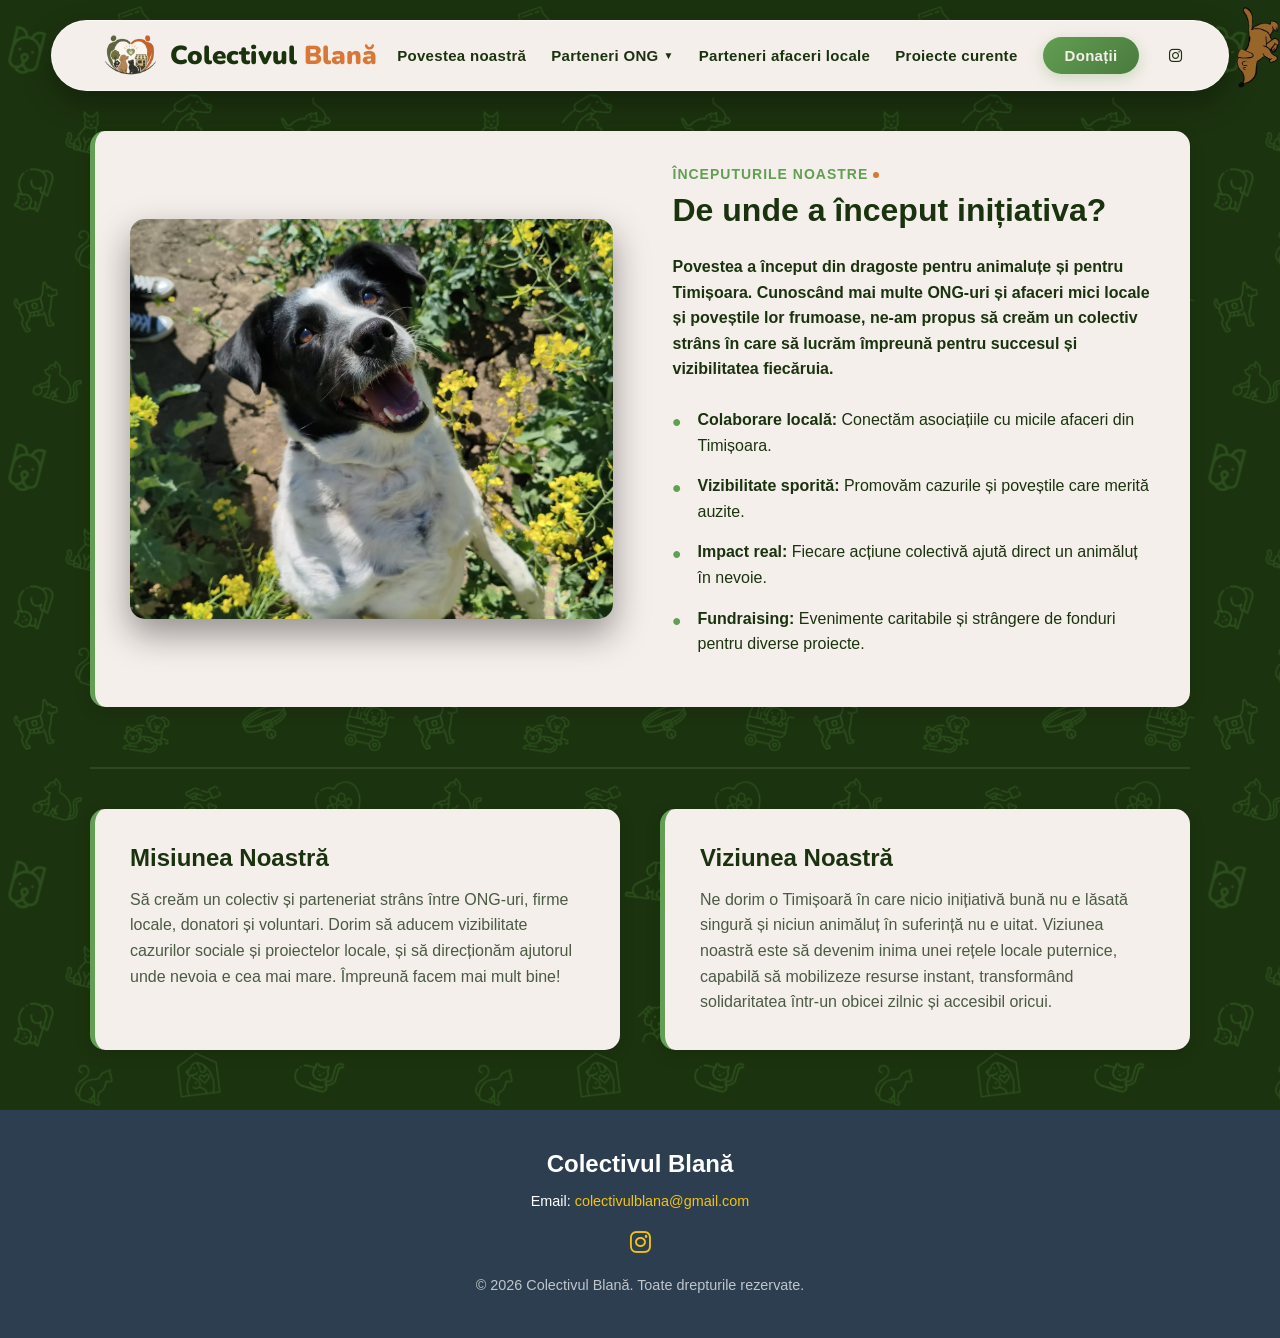
==== index.html @ 23104e71 "Hamburger" ====
<!DOCTYPE html>
<html lang="ro">
<head>
    <meta charset="UTF-8">
    <meta name="viewport" content="width=device-width, initial-scale=1.0">
    <title>Colectivul Blană - ONG</title>
    <link rel="icon" type="image/png" href="Imagini/logocolectiv.png">
    <link rel="stylesheet" href="https://cdnjs.cloudflare.com/ajax/libs/font-awesome/6.5.1/css/all.min.css">
    <link href="https://fonts.googleapis.com/css2?family=Fredoka:wght@600;700&display=swap" rel="stylesheet">
    <link rel="stylesheet" href="style.css">
    <style>
        body {
            background-color: #213a14;
            background-image: url(Doodles/Background.png);
            background-repeat: repeat;
            background-size: 400px;
        }
    </style>
    <meta property="og:image" content="https://colectivulblana.ro/Imagini/urlthumbnail.png">
<meta property="og:image:width" content="1200">
<meta property="og:image:height" content="630">
<meta property="og:title" content="Colectivul Blană - ONG">
<meta property="og:description" content="Conectăm asociațiile de protecție a animalelor cu afacerile locale din Timișoara.">
<meta property="og:url" content="https://colectivulblana.ro">
<meta property="og:type" content="website">
</head>
<body>

<div id="content-wrap">

    <!-- Animația dachshund -->
    <div id="dachshund-scroll-wrapper">
        <img src="Imagini/dachshund_rear.png" id="dachshund-rear" alt="Rear">
        <div id="dachshund-body">
            <img src="Imagini/dachshund_head.png" id="dachshund-head" alt="Head">
        </div>
    </div>

    <!-- Navbar -->
    <header class="navbar">
    <img src="Imagini/logocolectiv.png" alt="Logo Colectiv" class="logo-img">
    <span class="logo-text">Colectivul <span class="accent">Blană</span></span>

    <button class="hamburger" id="hamburger" aria-label="Meniu">
        <span></span>
        <span></span>
        <span></span>
    </button>

    <ul class="nav-links">
        <li><a href="index.html#povestea-noastra">Povestea noastră</a></li>
        <li class="dropdown">
            <a href="parteneri-ong.html" class="dropdown-toggle">Parteneri ONG <span class="arrow">▼</span></a>
            <ul class="dropdown-menu">
                <li><a href="parteneri-ong.html">Listă Parteneri ONG</a></li>
                <li><a href="adoptii.html">Adopții</a></li>
            </ul>
        </li>
        <li><a href="parteneri-afaceri.html">Parteneri afaceri locale</a></li>
        <li><a href="proiecte.html">Proiecte curente</a></li>
        <li><a href="donatii.html" class="btn-donatie">Donații</a></li>
        <li>
            <a href="https://www.instagram.com/colectivulblana/" target="_blank" class="btn-instagram" rel="noopener noreferrer">
                <i class="fab fa-instagram"></i>
            </a>
        </li>
    </ul>
</header>

    <!-- Conținut principal -->
    <main>
        <section id="povestea-noastra" class="about-section">
            <div class="about-container mv-box">
                <div class="about-slideshow">
                    <div class="slides">
                        <img class="slide active" src="Animale/poza1.jpeg" alt="Cățel Colectivul Blană">
                        <img class="slide" src="Animale/poza2.jpeg" alt="Cățel Colectivul Blană">
                        <img class="slide" src="Animale/poza3.jpeg" alt="Cățel Colectivul Blană">
                        <img class="slide" src="Animale/poza4.jpeg" alt="Cățel Colectivul Blană">
                        <img class="slide" src="Animale/poza5.jpeg" alt="Cățel Colectivul Blană">
                    </div>
                </div>
                <div class="about-bullets">
                    <span class="subtitle">Începuturile noastre</span>
                    <h2>De unde a început inițiativa?</h2>
                    <p class="story-intro-text">
                        Povestea a început din dragoste pentru animaluțe și pentru Timișoara.
                        Cunoscând mai multe ONG-uri și afaceri mici locale și poveștile lor frumoase,
                        ne-am propus să creăm un colectiv strâns în care să lucrăm împreună pentru
                        succesul și vizibilitatea fiecăruia.
                    </p>
                    <ul class="story-bullets">
                        <li><strong>Colaborare locală:</strong> Conectăm asociațiile cu micile afaceri din Timișoara.</li>
                        <li><strong>Vizibilitate sporită:</strong> Promovăm cazurile și poveștile care merită auzite.</li>
                        <li><strong>Impact real:</strong> Fiecare acțiune colectivă ajută direct un animăluț în nevoie.</li>
                        <li><strong>Fundraising:</strong> Evenimente caritabile și strângere de fonduri pentru diverse proiecte.</li>
                    </ul>
                </div>
            </div>
            <div class="mission-vision-container">
                <div class="mv-box mission">
                    <h3>Misiunea Noastră</h3>
                    <p>Să creăm un colectiv și parteneriat strâns între ONG-uri, firme locale, donatori și voluntari.
                    Dorim să aducem vizibilitate cazurilor sociale și proiectelor locale, și să direcționăm ajutorul
                    unde nevoia e cea mai mare. Împreună facem mai mult bine!</p>
                </div>
                <div class="mv-box vision">
                    <h3>Viziunea Noastră</h3>
                    <p>Ne dorim o Timișoară în care nicio inițiativă bună nu e lăsată singură și niciun animăluț în suferință nu e uitat.
                    Viziunea noastră este să devenim inima unei rețele locale puternice, capabilă să mobilizeze resurse instant,
                    transformând solidaritatea într-un obicei zilnic și accesibil oricui.</p>
                </div>
            </div>
        </section>
    </main>

</div><!-- /content-wrap -->

<footer>
    <div class="footer-content">
        <h3>Colectivul Blană</h3>
        <p>Email: <a href="mailto:colectivulblana@gmail.com">colectivulblana@gmail.com</a></p>
        <div class="footer-social">
            <a href="https://www.instagram.com/colectivulblana/" target="_blank" rel="noopener noreferrer" class="social-link insta-icon">
                <i class="fab fa-instagram"></i>
            </a>
        </div>
        <p class="copyright">&copy; 2026 Colectivul Blană. Toate drepturile rezervate.</p>
    </div>
</footer>

<script>
window.addEventListener('scroll', function() {
    let winScroll = document.body.scrollTop || document.documentElement.scrollTop;
    let height = document.documentElement.scrollHeight - document.documentElement.clientHeight;
    let scrolled = height > 0 ? (winScroll / height) * 100 : 0;
    document.getElementById("dachshund-body").style.height = scrolled + "%";
});

let currentSlide = 0;
const slides = document.querySelectorAll('.slide');
function nextSlide() {
    slides[currentSlide].classList.remove('active');
    currentSlide = (currentSlide + 1) % slides.length;
    slides[currentSlide].classList.add('active');
}
setInterval(nextSlide, 3000);
</script>
<script>
const hamburger = document.getElementById('hamburger');
const navLinks = document.querySelector('.nav-links');

hamburger.addEventListener('click', () => {
    hamburger.classList.toggle('open');
    navLinks.classList.toggle('open');
});
</script>
</body>
</html>
---- style.css ----
/* ============================================================
   IMPORTS
   ============================================================ */
@import url('https://fonts.googleapis.com/css2?family=Nunito:wght@800;900&display=swap');
@import url('https://fonts.googleapis.com/css2?family=Quicksand:wght@400;700&display=swap');


/* ============================================================
   RESET & BAZĂ
   ============================================================ */
* {
    margin: 0;
    padding: 0;
    box-sizing: border-box;
    font-family: 'Segoe UI', Tahoma, Geneva, Verdana, sans-serif;
}

html {
    scroll-padding-top: 100px;
}

body {
    display: flex;
    flex-direction: column;
    min-height: 100vh;
    overflow-x: hidden;
    background-color: #213a14;
    background-image: url(Doodles/Background.png);
    background-repeat: repeat;
    background-size: 400px;
}

#content-wrap {
    flex: 1;
}


/* ============================================================
   NAVBAR
   ============================================================ */
.navbar {
    display: flex;
    justify-content: space-between;
    align-items: center;
    width: 92%;
    max-width: 1250px;
    margin: 20px auto 0 auto;
    padding: 12px 40px;
    border-radius: 50px;
    background-color: #F5EFEB;
    border: 1px solid rgba(255, 255, 255, 0.5);
    box-shadow: 0 12px 30px rgba(0, 0, 0, 0.3);
    position: sticky;
    top: 20px;
    z-index: 1050;
}

.logo-img {
    height: 45px;
    width: auto;
    object-fit: contain;
    transition: transform 0.3s ease;
}

span.logo-text {
    font-family: 'Nunito', sans-serif;
    font-size: 26px;
    font-weight: 900;
    color: #1A330E;
    letter-spacing: 0.1px;
    display: inline-block;
    vertical-align: middle;
}

span.logo-text .accent {
    font-family: 'Nunito', sans-serif;
    color: #D97736;
    font-weight: 900;
}

.nav-links {
    list-style: none;
    display: flex;
    flex-direction: row;
    align-items: center;
    justify-content: flex-end;
    gap: 25px;
    flex-grow: 1;
}

.nav-links a {
    white-space: nowrap;
    display: inline-flex;
    align-items: center;
    text-decoration: none;
    color: #1A330E;
    font-weight: 600;
    font-size: 15px;
    letter-spacing: 0.3px;
    transition: color 0.3s ease;
}

.nav-links a:hover {
    color: #629E53;
}

.btn-donatie {
    background: linear-gradient(135deg, #629E53 0%, #4A7A3E 100%);
    color: #F5EFEB !important;
    padding: 10px 22px;
    border-radius: 25px;
    border: none;
    box-shadow: 0 4px 15px rgba(98, 158, 83, 0.3);
    transition: all 0.3s cubic-bezier(0.175, 0.885, 0.32, 1.275);
    font-weight: 700;
}

.btn-donatie:hover {
    transform: translateY(-2px) scale(1.03);
    box-shadow: 0 6px 25px rgba(98, 158, 83, 0.5);
    background: linear-gradient(135deg, #1A330E 0%, #629E53 100%);
}

.btn-instagram {
    font-size: 22px;
    color: #1A330E;
    display: flex;
    align-items: center;
    transition: color 0.3s ease, transform 0.3s ease;
    padding: 5px;
}

.btn-instagram:hover {
    color: #629E53;
    transform: scale(1.15);
}


/* ============================================================
   DROPDOWN
   ============================================================ */
.dropdown,
li.dropdown {
    position: relative;
}

.dropdown-menu {
    position: absolute;
    top: 100%;
    left: 0;
    background-color: #F5EFEB;
    min-width: 220px;
    list-style: none;
    padding: 10px 0;
    border-radius: 12px;
    box-shadow: 0 8px 25px rgba(0, 0, 0, 0.15);
    margin-top: 10px;
    opacity: 0;
    visibility: hidden;
    transform: translateY(-10px);
    transition: opacity 0.3s ease, transform 0.3s ease, visibility 0.3s;
}

.dropdown:hover .dropdown-menu {
    opacity: 1;
    visibility: visible;
    transform: translateY(0);
}

.dropdown-menu li a {
    display: block;
    padding: 10px 20px;
    color: #1A330E;
    font-weight: 500;
    font-size: 15px;
    text-decoration: none;
    background: transparent;
}

.dropdown-menu li a:hover {
    background-color: #EFEAE4;
    color: #629E53;
}

.dropdown-toggle .arrow {
    font-size: 10px;
    margin-left: 5px;
    display: inline-block;
    color: #1A330E;
    transition: transform 0.4s ease;
}

.dropdown:hover .dropdown-toggle .arrow {
    transform: rotate(180deg);
}


/* ============================================================
   SECȚIUNEA DESPRE NOI (index)
   ============================================================ */
.about-section {
    padding: 40px 50px 60px 50px;
    max-width: 1200px;
    margin: 0 auto;
}

.about-container {
    display: grid;
    grid-template-columns: 1fr 1fr;
    gap: 60px;
    align-items: center;
    margin-bottom: 60px;
}

.about-slideshow {
    position: relative;
    width: 100%;
    height: 400px;
    border-radius: 15px;
    overflow: hidden;
    box-shadow: 0 15px 35px rgba(0, 0, 0, 0.4);
}

.slides {
    width: 100%;
    height: 100%;
    position: relative;
}

.slide {
    position: absolute;
    width: 100%;
    height: 100%;
    object-fit: cover;
    opacity: 0;
    transition: opacity 1s ease-in-out;
}

.slide.active {
    opacity: 1;
}

.about-bullets .subtitle {
    color: #629E53 !important;
    text-transform: uppercase;
    font-size: 14px;
    font-weight: 700;
    letter-spacing: 1px;
    display: block;
    margin-bottom: 10px;
}

.about-bullets h2,
.about-section h2 {
    font-size: 32px;
    color: #F5EFEB;
    margin-bottom: 25px;
}

.story-intro-text {
    font-size: 17px;
    line-height: 1.6;
    color: #629E53;
    font-weight: 600;
    margin-bottom: 25px;
}

.story-bullets {
    list-style: none;
}

.story-bullets li {
    font-size: 16px;
    line-height: 1.6;
    color: #EFEAE4;
    margin-bottom: 15px;
    position: relative;
    padding-left: 25px;
}

.story-bullets li::before {
    content: "•";
    color: #629E53;
    font-weight: bold;
    font-size: 24px;
    position: absolute;
    left: 0;
    top: -4px;
}

.mission-vision-container {
    display: grid;
    grid-template-columns: 1fr 1fr;
    gap: 40px;
    margin-top: 40px;
    border-top: 2px solid rgba(239, 234, 228, 0.1);
    padding-top: 40px;
}

.mv-box {
    background-color: #F5EFEB;
    padding: 35px;
    border-radius: 15px;
    border-left: 5px solid #629E53;
    transition: transform 0.3s ease, box-shadow 0.3s ease;
    box-shadow: 0 4px 15px rgba(0, 0, 0, 0.15);
}

.mv-box:hover {
    transform: translateY(-3px);
    box-shadow: 0 8px 25px rgba(0, 0, 0, 0.25);
}

.mv-box h3 {
    font-size: 24px;
    color: #1A330E;
    margin-bottom: 15px;
}

.mv-box p {
    font-size: 16px;
    line-height: 1.6;
    color: #4A5A43;
}

/* Override pentru secțiunea povestea-noastra de pe index */
#povestea-noastra h2,
#povestea-noastra .story-bullets li,
#povestea-noastra .story-intro-text {
    color: #1A330E !important;
}

#povestea-noastra .subtitle {
    color: #629E53 !important;
}


/* ============================================================
   PARTENERI
   ============================================================ */
.partners-section {
    padding: 80px 50px;
    max-width: 1200px;
    margin: 0 auto;
}

.section-title {
    text-align: center;
    margin-bottom: 50px;
}

.subtitle {
    position: relative;
    display: inline-block;
    color: #629E53;
    font-weight: bold;
    text-transform: uppercase;
    letter-spacing: 1px;
    margin-bottom: 10px;
}

.subtitle::after {
    content: '';
    display: inline-block;
    width: 6px;
    height: 6px;
    background-color: #D97736;
    border-radius: 50%;
    margin-left: 5px;
    vertical-align: middle;
}

.section-title h2,
.partners-section h2 {
    font-size: 32px;
    color: #F5EFEB;
    margin-bottom: 15px;
}

.section-title p,
.partners-section > div > p {
    color: #EFEAE4;
    font-size: 16px;
}

.partners-list-container {
    display: flex;
    flex-direction: column;
    gap: 30px;
    max-width: 800px;
    margin: 0 auto;
}

.partner-card {
    display: flex;
    background-color: #F5EFEB;
    border-radius: 16px;
    padding: 35px;
    gap: 40px;
    align-items: center;
    box-shadow: 0 10px 30px rgba(0, 0, 0, 0.25);
    width: 100%;
    border-left: 4px solid transparent;
    transition: transform 0.4s cubic-bezier(0.165, 0.84, 0.44, 1),
                box-shadow 0.4s cubic-bezier(0.165, 0.84, 0.44, 1),
                border-color 0.4s ease;
}

.partner-card:hover {
    transform: translateY(-5px);
    border-left-color: #629E53;
    box-shadow: 0 15px 35px rgba(0, 0, 0, 0.35);
    background-color: #ffffff;
}

.partner-logo {
    flex-shrink: 0;
}

.partner-logo img {
    width: 160px;
    height: auto;
    object-fit: contain;
    border-radius: 8px;
    border: 2px solid #2D4A22;
    transition: border-color 0.3s ease;
}

.partner-card:hover .partner-logo img {
    border-color: #629E53;
}

.partner-info h3 {
    font-size: 22px;
    color: #1A330E;
    margin-bottom: 10px;
}

.partner-description,
.partner-card p,
.partner-info .partner-description {
    font-size: 15px;
    line-height: 1.6;
    color: #4A5A43;
    margin-bottom: 20px;
}

.partner-meta {
    display: flex;
    justify-content: space-between;
    align-items: center;
    border-top: 1px solid #EFEAE4;
    padding-top: 15px;
    flex-wrap: wrap;
    gap: 15px;
}

.partner-contact-details p,
.partner-contact-details span,
.partner-address {
    font-size: 14px;
    color: #2D4A22;
    font-weight: 600;
}

.partner-contact-details p i,
.partner-address i {
    margin-right: 6px;
    color: #629E53;
}

.partner-socials a,
.partner-socials a i {
    color: #2D4A22;
    font-size: 18px;
    transition: color 0.2s ease, transform 0.2s ease;
    text-decoration: none;
}

.partner-socials a:hover,
.partner-socials a:hover i {
    color: #629E53;
    transform: scale(1.2);
}


/* ============================================================
   CARDURI ADOPȚII
   ============================================================ */
.container-carduri {
    display: grid;
    grid-template-columns: repeat(4, 1fr);
    gap: 20px;
    padding: 40px 20px;
    max-width: 1250px;
    margin: 0 auto;
}

.card {
    background-color: #fcf8f0;
    border-radius: 25px;
    overflow: hidden;
    box-shadow: 0 10px 20px rgba(0, 0, 0, 0.1);
    display: flex;
    flex-direction: column;
    font-family: 'Quicksand', sans-serif;
    transition: transform 0.3s ease;
}

.card:hover {
    transform: translateY(-5px);
}

.card-image-wrapper {
    background-color: #ffffff;
    padding: 8px;
    width: 100%;
    height: 250px;
    display: flex;
    align-items: center;
    justify-content: center;
    overflow: hidden;
}

.card-image-wrapper img {
    width: 100%;
    height: 100%;
    object-fit: cover;
    border-radius: 15px;
    display: block;
}

.card-content {
    padding: 20px;
    text-align: center;
}

.card-content h2 {
    font-size: 24px;
    color: #1A330E;
    margin-bottom: 5px;
}

.status {
    font-size: 0.85rem;
    color: #D97736;
    font-weight: 700;
    margin-bottom: 10px;
    display: block;
}

.tags {
    display: flex;
    gap: 8px;
    margin-bottom: 15px;
    justify-content: center;
    flex-wrap: wrap;
}

.tags span {
    background: #e0d8c3;
    padding: 4px 10px;
    border-radius: 8px;
    font-size: 0.8rem;
    color: #1A330E;
}

.bio {
    background-color: #004d40;
    color: white;
    padding: 15px;
    border-radius: 15px;
    font-size: 0.9rem;
    line-height: 1.4;
    margin-bottom: 15px;
}

.health-check {
    font-size: 0.8rem;
    color: #27ae60;
    font-weight: bold;
}

.health-check i {
    color: #27ae60;
    margin-right: 6px;
    font-size: 0.9rem;
}

.footer-info {
    margin-top: 15px;
    display: flex;
    justify-content: center;
    align-items: center;
    gap: 15px;
}

.org-logo {
    height: 40px;
    width: auto;
    cursor: pointer;
}

.contact-icon {
    font-size: 24px;
    color: #1A330E;
    cursor: pointer;
    transition: color 0.2s ease, transform 0.2s ease;
}

.contact-icon:hover {
    color: #629E53;
    transform: scale(1.1);
}


/* ============================================================
   ICONIȚE SOCIALE
   ============================================================ */
.social-link {
    font-size: 1.2rem;
    margin-left: 10px;
    transition: color 0.3s, opacity 0.3s;
    text-decoration: none;
}

.social-link:hover {
    opacity: 0.8;
}

.fb-icon { color: #1877f2; }
.web-icon { color: #333; }

.insta-icon {
    font-size: 24px;
    color: #E1306C;
    cursor: pointer;
    transition: transform 0.2s;
    text-decoration: none;
}

.insta-icon:hover {
    transform: scale(1.1);
}


/* ============================================================
   MODAL
   ============================================================ */
.modal {
    display: none;
    position: fixed;
    z-index: 2000;
    left: 0;
    top: 0;
    width: 100%;
    height: 100%;
    background-color: rgba(0, 0, 0, 0.6);
}

.modal-content {
    background-color: #fcf8f0;
    margin: 15% auto;
    padding: 30px;
    border: 1px solid #888;
    width: 90%;
    max-width: 400px;
    border-radius: 25px;
    text-align: center;
    position: relative;
    box-shadow: 0 10px 30px rgba(0, 0, 0, 0.3);
}

.close-modal {
    position: absolute;
    top: 15px;
    right: 20px;
    font-size: 28px;
    font-weight: bold;
    cursor: pointer;
    color: #1A330E;
}

.modal-content h2 {
    color: #1A330E;
    margin-bottom: 20px;
}

.modal-content p {
    color: #4A5A43;
    margin: 10px 0;
}


/* ============================================================
   DACHSHUND SCROLL
   ============================================================ */
#dachshund-scroll-wrapper {
    position: fixed;
    right: 0;
    top: 0;
    width: 45px;
    height: 100vh;
    z-index: 9999;
    pointer-events: none;
    display: flex;
    flex-direction: column;
    align-items: center;
}

#dachshund-rear {
    width: 55px;
    height: 55px;
    transform: rotate(90deg);
    flex-shrink: 0;
    margin-right: 3px;
}

#dachshund-body {
    width: 17px;
    background-color: #986629;
    height: 0%;
    position: relative;
    transition: height 0.1s ease-out;
    border-left: 1px solid #0b0808;
    border-right: 1px solid #0b0808;
}

#dachshund-head {
    width: 56px;
    height: 61px;
    position: absolute;
    bottom: -40px;
    left: -21px;
    transform: rotate(90deg);
}


/* ============================================================
   FOOTER
   ============================================================ */
footer {
    width: 100%;
    background-color: #2c3e50;
    color: #ffffff;
    padding: 40px 20px;
    text-align: center;
}

.footer-content h3 {
    margin-bottom: 15px;
    font-size: 1.5rem;
}

.footer-content p {
    margin: 5px 0;
    font-size: 0.9rem;
}

.footer-content a {
    color: #f1c40f;
    text-decoration: none;
}

.footer-social {
    margin: 20px 0;
    font-size: 1.5rem;
}

.footer-social .social-link {
    margin: 0 10px;
}

.copyright {
    margin-top: 20px;
    font-size: 0.8rem;
    opacity: 0.7;
}


/* ============================================================
   RESPONSIVE
   ============================================================ */
@media (max-width: 768px) {

    /* Ascunde dachshund pe mobil */
    #dachshund-scroll-wrapper {
        display: none;
    }

    /* Navbar */
    .navbar {
        width: 100%;
        margin: 0;
        border-radius: 0;
        top: 0;
        padding: 15px 20px;
        position: relative;
        flex-wrap: wrap;
    }

    /* Ascunde link-urile implicit */
    .nav-links {
        display: none;
        flex-direction: column;
        align-items: flex-start;
        width: 100%;
        gap: 10px;
        padding: 15px 0 5px 0;
    }

    /* Când e deschis */
    .nav-links.open {
        display: flex;
    }

    .nav-links a {
        font-size: 16px;
        padding: 5px 0;
    }

    /* Butonul hamburger */
    .hamburger {
        display: flex;
        flex-direction: column;
        gap: 5px;
        cursor: pointer;
        padding: 5px;
    }

    .hamburger span {
        display: block;
        width: 25px;
        height: 3px;
        background-color: #1A330E;
        border-radius: 3px;
        transition: all 0.3s ease;
    }

    /* Animație X când e deschis */
    .hamburger.open span:nth-child(1) {
        transform: translateY(8px) rotate(45deg);
    }
    .hamburger.open span:nth-child(2) {
        opacity: 0;
    }
    .hamburger.open span:nth-child(3) {
        transform: translateY(-8px) rotate(-45deg);
    }

    /* Dropdown pe mobil */
    .dropdown-menu {
        position: static;
        opacity: 1;
        visibility: visible;
        transform: none;
        box-shadow: none;
        background-color: #EFEAE4;
        border-radius: 8px;
        padding: 5px 10px;
        margin-top: 5px;
    }

    .about-container,
    .mission-vision-container {
        grid-template-columns: 1fr;
        gap: 30px;
    }

    .about-section {
        padding: 40px 20px;
    }

    .about-slideshow {
        height: 280px;
    }

    .partner-card {
        flex-direction: column;
        text-align: center;
        gap: 20px;
    }

    .partner-meta {
        flex-direction: column;
        align-items: center;
    }
}
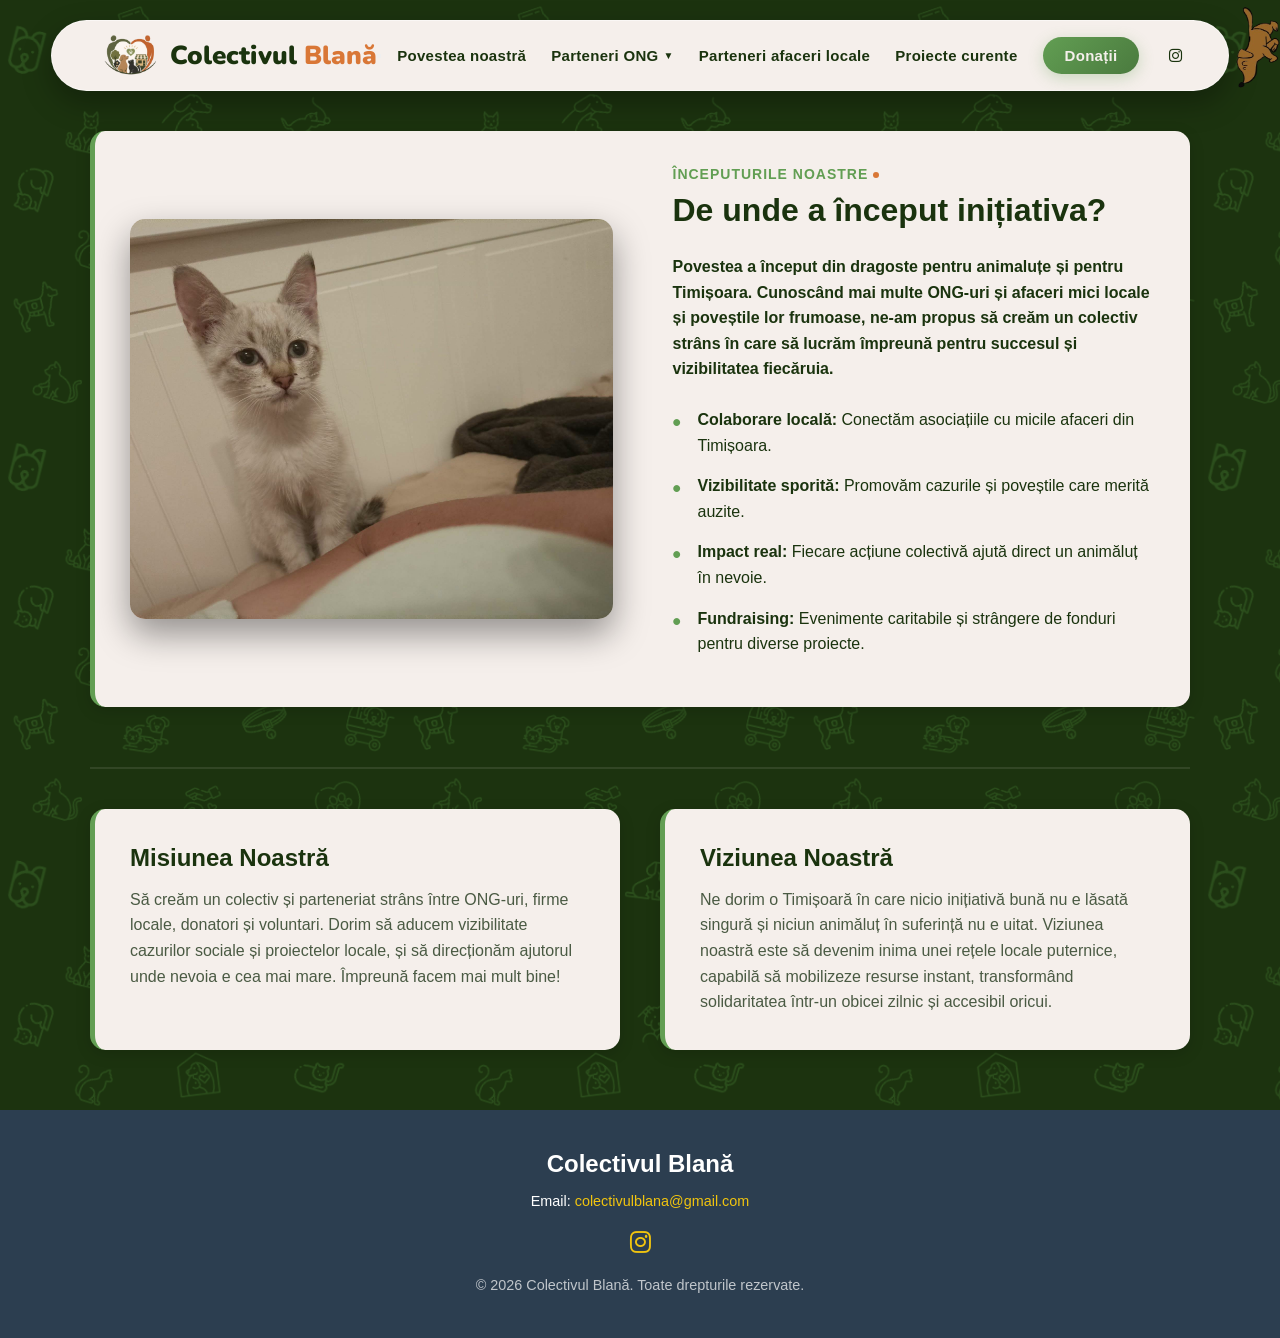
==== commit 70cb820a: "Mobile Fixes" ====
--- a/index.html
+++ b/index.html
@@ -8,14 +8,7 @@
     <link rel="stylesheet" href="https://cdnjs.cloudflare.com/ajax/libs/font-awesome/6.5.1/css/all.min.css">
     <link href="https://fonts.googleapis.com/css2?family=Fredoka:wght@600;700&display=swap" rel="stylesheet">
     <link rel="stylesheet" href="style.css">
-    <style>
-        body {
-            background-color: #213a14;
-            background-image: url(Doodles/Background.png);
-            background-repeat: repeat;
-            background-size: 400px;
-        }
-    </style>
+    
     <meta property="og:image" content="https://colectivulblana.ro/Imagini/urlthumbnail.png">
 <meta property="og:image:width" content="1200">
 <meta property="og:image:height" content="630">
--- a/style.css
+++ b/style.css
@@ -799,24 +799,36 @@
         flex-wrap: wrap;
     }
 
-    /* Ascunde link-urile implicit */
+    /* Nav links - ascunse implicit */
     .nav-links {
-        display: none;
-        flex-direction: column;
-        align-items: flex-start;
-        width: 100%;
-        gap: 10px;
-        padding: 15px 0 5px 0;
+        display: none !important;
+        flex-direction: column !important;
+        align-items: flex-start !important;
+        width: 100% !important;
+        gap: 10px !important;
+        padding: 15px 0 5px 0 !important;
     }
 
     /* Când e deschis */
     .nav-links.open {
-        display: flex;
+        display: flex !important;
     }
 
     .nav-links a {
         font-size: 16px;
         padding: 5px 0;
+    }
+
+    .nav-links li {
+        width: 100%;
+    }
+
+    /* Butonul Donații */
+    .btn-donatie {
+        display: inline-block !important;
+        width: auto !important;
+        padding: 8px 16px !important;
+        font-size: 14px !important;
     }
 
     /* Butonul hamburger */
@@ -826,6 +838,8 @@
         gap: 5px;
         cursor: pointer;
         padding: 5px;
+        background: none;
+        border: none;
     }
 
     .hamburger span {
@@ -861,6 +875,21 @@
         margin-top: 5px;
     }
 
+    /* Carduri adopții */
+    .container-carduri {
+        grid-template-columns: 1fr;
+        padding: 20px 15px;
+    }
+
+    .card-image-wrapper {
+        height: 200px;
+    }
+
+    .card-content h2 {
+        font-size: 18px;
+    }
+
+    /* Secțiunea despre noi */
     .about-container,
     .mission-vision-container {
         grid-template-columns: 1fr;
@@ -875,6 +904,7 @@
         height: 280px;
     }
 
+    /* Parteneri */
     .partner-card {
         flex-direction: column;
         text-align: center;
@@ -885,6 +915,4 @@
         flex-direction: column;
         align-items: center;
     }
-}
-
-
+}
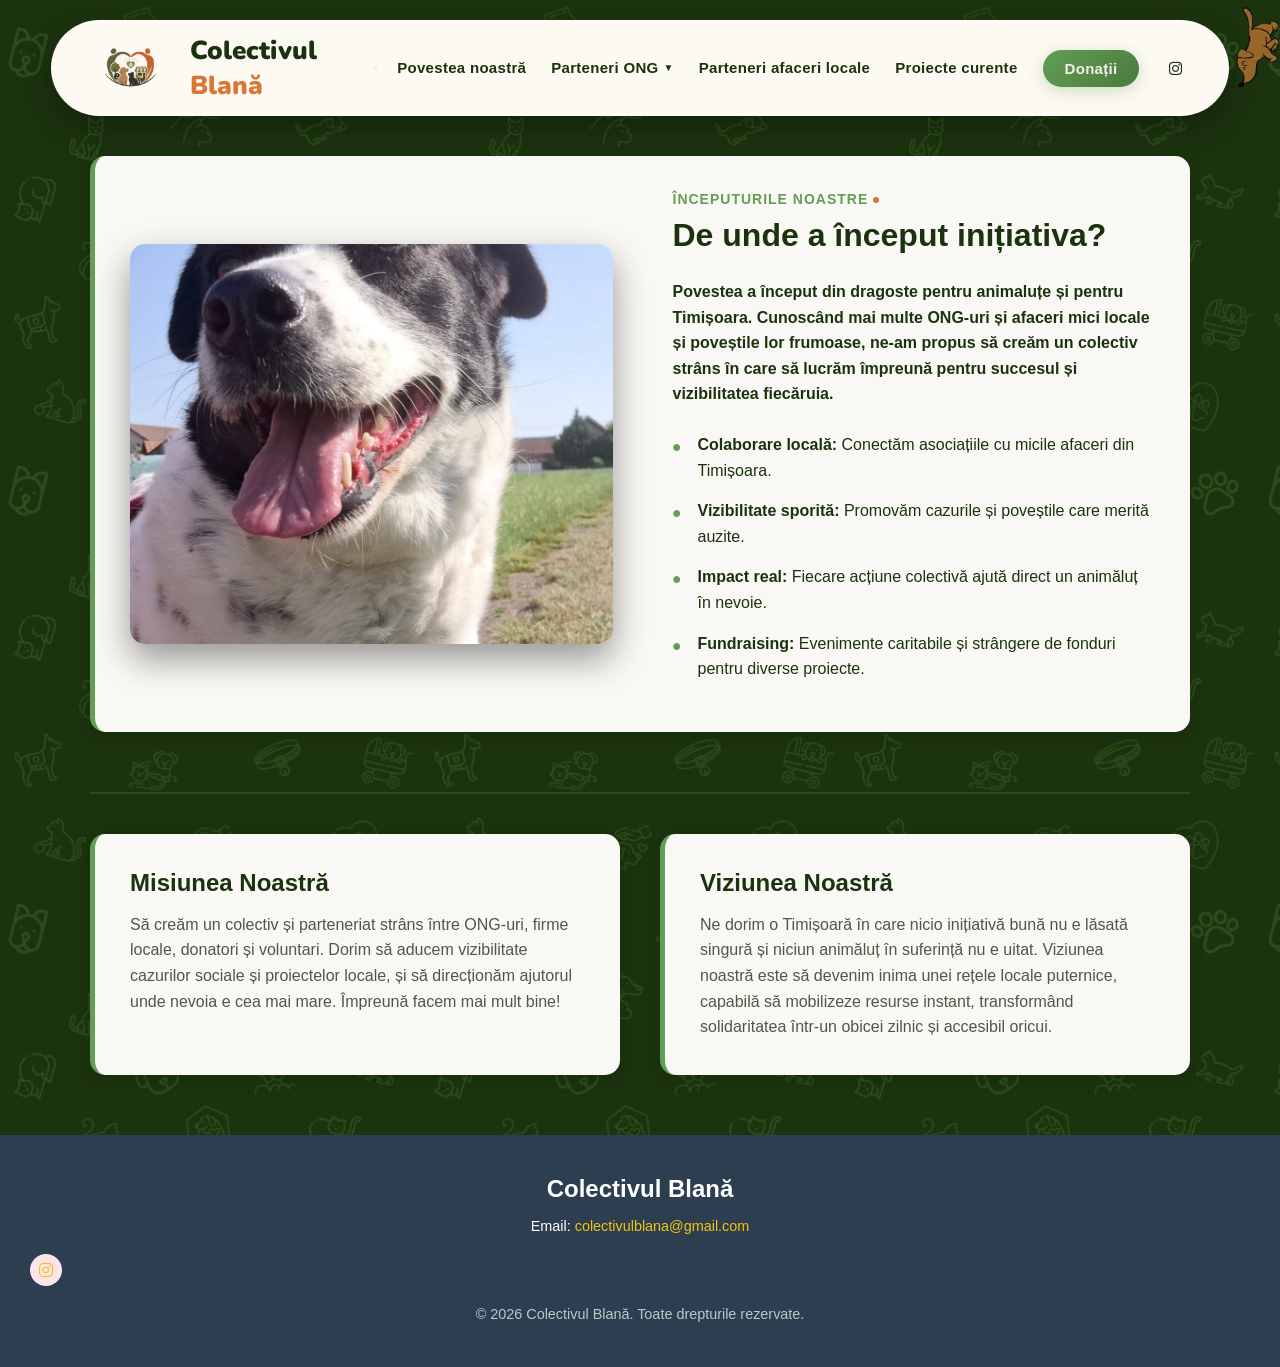
==== commit 6ac7cf22: "TOT" ====
--- a/index.html
+++ b/index.html
@@ -47,6 +47,7 @@
             <ul class="dropdown-menu">
                 <li><a href="parteneri-ong.html">Listă Parteneri ONG</a></li>
                 <li><a href="adoptii.html">Adopții</a></li>
+                <li><a href="super-seniori.html">#SuperSeniori</a></li>
             </ul>
         </li>
         <li><a href="parteneri-afaceri.html">Parteneri afaceri locale</a></li>
--- a/style.css
+++ b/style.css
@@ -24,10 +24,13 @@
     flex-direction: column;
     min-height: 100vh;
     overflow-x: hidden;
-    background-color: #213a14;
+
+    background-color: #e9efe4;
     background-image: url(Doodles/Background.png);
     background-repeat: repeat;
-    background-size: 400px;
+    background-size: 420px;
+
+    color: #1A330E;
 }
 
 #content-wrap {
@@ -47,12 +50,30 @@
     margin: 20px auto 0 auto;
     padding: 12px 40px;
     border-radius: 50px;
-    background-color: #F5EFEB;
+    
+    /* Fundalul texturat identic cu cel de la carduri, modal și intro */
+    background-color: #FDF9F3; 
+    background-image: 
+        linear-gradient(rgba(255, 255, 255, 0.45), rgba(255, 255, 255, 0.75)), 
+        url("https://www.transparenttextures.com/patterns/cream-paper.png");
+    background-blend-mode: color-burn, normal;
+    
     border: 1px solid rgba(255, 255, 255, 0.5);
     box-shadow: 0 12px 30px rgba(0, 0, 0, 0.3);
     position: sticky;
     top: 20px;
     z-index: 1050;
+    gap: 20px;
+}
+
+.nav-links {
+    list-style: none;
+    display: flex;
+    flex-direction: row;
+    align-items: center;
+    justify-content: flex-end;
+    gap: 25px;
+    flex-grow: 0;
 }
 
 .logo-img {
@@ -76,16 +97,6 @@
     font-family: 'Nunito', sans-serif;
     color: #D97736;
     font-weight: 900;
-}
-
-.nav-links {
-    list-style: none;
-    display: flex;
-    flex-direction: row;
-    align-items: center;
-    justify-content: flex-end;
-    gap: 25px;
-    flex-grow: 1;
 }
 
 .nav-links a {
@@ -298,7 +309,18 @@
 }
 
 .mv-box {
-    background-color: #F5EFEB;
+    /* Schimbat spre cremul deschis pentru a se potrivi perfect cu noile carduri */
+    background-color: #faf8f5; 
+    
+    /* Aceeași textură de hârtie cu mască caldă */
+    background-image: 
+        linear-gradient(rgba(238, 237, 236, 0.2), rgba(212, 211, 207, 0.2)), 
+        url("https://www.transparenttextures.com/patterns/cream-paper.png");
+    
+    /* Activăm efectul de relief */
+    background-blend-mode: color-burn, normal;
+    
+    /* Proprietățile tale originale neschimbate */
     padding: 35px;
     border-radius: 15px;
     border-left: 5px solid #629E53;
@@ -323,7 +345,6 @@
     color: #4A5A43;
 }
 
-/* Override pentru secțiunea povestea-noastra de pe index */
 #povestea-noastra h2,
 #povestea-noastra .story-bullets li,
 #povestea-noastra .story-intro-text {
@@ -392,25 +413,34 @@
 }
 
 .partner-card {
-    display: flex;
-    background-color: #F5EFEB;
-    border-radius: 16px;
+    /* Fundalul identic cu cel de la .card, .modal-content și .seniori-intro */
+    background-color: #FDF9F3; 
+    background-image: 
+        linear-gradient(rgba(255, 255, 255, 0.45), rgba(255, 255, 255, 0.75)), 
+        url("https://www.transparenttextures.com/patterns/cream-paper.png");
+    background-blend-mode: color-burn, normal;
+
+    display: flex;
+    gap: 30px;
     padding: 35px;
-    gap: 40px;
-    align-items: center;
-    box-shadow: 0 10px 30px rgba(0, 0, 0, 0.25);
-    width: 100%;
-    border-left: 4px solid transparent;
-    transition: transform 0.4s cubic-bezier(0.165, 0.84, 0.44, 1),
-                box-shadow 0.4s cubic-bezier(0.165, 0.84, 0.44, 1),
-                border-color 0.4s ease;
+    border-radius: 20px;
+    border-left: 5px solid #2D4A22;
+    box-shadow: 0 10px 25px rgba(0, 0, 0, 0.25);
+    transition: all 0.3s cubic-bezier(0.4, 0, 0.2, 1);
+    align-items: center;
 }
 
 .partner-card:hover {
     transform: translateY(-5px);
     border-left-color: #629E53;
     box-shadow: 0 15px 35px rgba(0, 0, 0, 0.35);
-    background-color: #ffffff;
+    
+    /* Păstrăm textura la hover, doar facem gradientul de deasupra o idee mai luminos */
+    background-color: #FDF9F3;
+    background-image: 
+        linear-gradient(rgba(255, 255, 255, 0.6), rgba(255, 255, 255, 0.85)), 
+        url("https://www.transparenttextures.com/patterns/cream-paper.png");
+    background-blend-mode: color-burn, normal;
 }
 
 .partner-logo {
@@ -485,135 +515,334 @@
 
 
 /* ============================================================
-   CARDURI ADOPȚII
+   INTRO SUPER-SENIORI
+   ============================================================ */
+.seniori-intro {
+    text-align: center;
+    max-width: 700px;
+    margin: 60px auto 50px auto;
+    padding: 40px 35px;
+    
+    /* Fundalul identic cu cel de la .card și .modal-content */
+    background-color: #FDF9F3; 
+    background-image: 
+        linear-gradient(rgba(255, 255, 255, 0.45), rgba(255, 255, 255, 0.75)), 
+        url("https://www.transparenttextures.com/patterns/cream-paper.png");
+    background-blend-mode: color-burn, normal;
+    
+    border-radius: 20px;
+    box-shadow: 0 10px 30px rgba(0, 0, 0, 0.2);
+    border-left: 5px solid #D97736;
+    font-family: 'Nunito', sans-serif;
+}
+.seniori-intro .subtitle {
+    font-size: 14px;
+    font-family: 'Nunito', sans-serif;
+    letter-spacing: 2px;
+}
+.seniori-intro h1 {
+    font-size: 42px;
+    color: #1A330E;
+    margin: 10px 0 20px 0;
+    font-family: 'Nunito', sans-serif;
+    font-weight: 700;
+}
+.seniori-intro h1 span {
+    color: #D97736;
+    font-family: 'Nunito', sans-serif;
+    font-weight: 700;
+}
+.seniori-intro p {
+    font-size: 17px;
+    line-height: 1.8;
+    color: #2D4A22;
+    font-family: 'Nunito', sans-serif;
+    font-weight: 500;
+}
+.seniori-intro a {
+    color: #D97736;
+    font-weight: 700;
+    text-decoration: none;
+}
+.seniori-intro a:hover {
+    text-decoration: underline;
+}
+.seniori-intro .heart-divider {
+    color: #D97736;
+    font-size: 22px;
+    margin: 25px 0;
+    letter-spacing: 8px;
+}
+
+/* ============================================================
+   CARDURI ADOPȚII & SENIORI (100% Corelat cu imagine_fcf878.png)
    ============================================================ */
 .container-carduri {
     display: grid;
     grid-template-columns: repeat(4, 1fr);
-    gap: 20px;
-    padding: 40px 20px;
+    gap: 24px;
+    padding: 40px 30px;
     max-width: 1250px;
     margin: 0 auto;
 }
 
 .card {
-    background-color: #fcf8f0;
-    border-radius: 25px;
+    /* Schimbat fundalul într-un crem cald, fin și primitor */
+    background-color: #FDF9F3; 
+    background-image: 
+        linear-gradient(rgba(255, 255, 255, 0.45), rgba(255, 255, 255, 0.75)), 
+        url("https://www.transparenttextures.com/patterns/cream-paper.png");
+    background-blend-mode: color-burn, normal;
+    border-radius: 24px;       
     overflow: hidden;
-    box-shadow: 0 10px 20px rgba(0, 0, 0, 0.1);
+    box-shadow: 0 2px 8px rgba(0,0,0,0.06), 0 0 0 0.5px rgba(0,0,0,0.04);
     display: flex;
     flex-direction: column;
     font-family: 'Quicksand', sans-serif;
-    transition: transform 0.3s ease;
-}
-
+    transition: transform 0.3s ease, box-shadow 0.3s ease;
+}
 .card:hover {
-    transform: translateY(-5px);
-}
-
+    transform: translateY(-4px);
+    box-shadow: 0 8px 24px rgba(0,0,0,0.12), 0 0 0 0.5px rgba(0,0,0,0.08);
+}
 .card-image-wrapper {
-    background-color: #ffffff;
-    padding: 8px;
+    position: relative;
     width: 100%;
-    height: 250px;
-    display: flex;
-    align-items: center;
-    justify-content: center;
+    height: 240px;
     overflow: hidden;
+    padding: 0; 
+    box-sizing: border-box;
 }
 
 .card-image-wrapper img {
     width: 100%;
     height: 100%;
     object-fit: cover;
-    border-radius: 15px;
+    border-radius: 0; 
     display: block;
+    transition: transform 0.4s ease;
+}
+
+.card:hover .card-image-wrapper img {
+    transform: scale(1.04);
+}
+.tags span {
+    background: rgba(0, 0, 0, 0.65);
+    color: #ffffff;
+    padding: 4px 12px;
+    border-radius: 20px;
+    font-size: 0.75rem;
+    font-weight: 600;
+    backdrop-filter: blur(4px);
+}
+
+.tags {
+    position: absolute;
+    display: flex;
+    gap: 6px;
+    flex-wrap: wrap;
+    justify-content: flex-end;
+    margin: 0;
+    top: 12px;
+    right: 12px;
+    
+    /* Ascuns implicit */
+    opacity: 0;
+    visibility: hidden;
+    transition: opacity 0.3s ease, visibility 0.3s ease;
+}
+
+.card:hover .tags {
+    opacity: 1;
+    visibility: visible;
 }
 
 .card-content {
-    padding: 20px;
-    text-align: center;
+    padding: 20px 22px;
+    text-align: left;
+    display: flex;
+    flex-direction: column;
+    gap: 4px;
+    flex: 1;
 }
 
 .card-content h2 {
-    font-size: 24px;
+    font-size: 26px;
     color: #1A330E;
-    margin-bottom: 5px;
+    margin: 0;
+    font-weight: 700;
 }
 
 .status {
+    display: inline-flex;
+    align-items: center;
+    gap: 6px;
     font-size: 0.85rem;
     color: #D97736;
     font-weight: 700;
-    margin-bottom: 10px;
-    display: block;
-}
-
-.tags {
-    display: flex;
-    gap: 8px;
-    margin-bottom: 15px;
-    justify-content: center;
-    flex-wrap: wrap;
-}
-
-.tags span {
-    background: #e0d8c3;
-    padding: 4px 10px;
-    border-radius: 8px;
+    margin: 4px 0;
+}
+
+.status svg {
+    width: 14px;
+    height: 14px;
+    fill: #D97736;
+}
+
+.status.neadoptabil {
+    color: #7f8c8d;
+}
+
+.bio {
+    background-color: #1A330E;
+    color: #ffffff;
+    padding: 12px 14px;
+    border-radius: 12px;
+    font-size: 0.88rem;
+    line-height: 1.5;
+    margin: 12px 0;
+}
+
+.health-check {
+    display: inline-flex;
+    align-items: center;
+    gap: 6px;
+    background-color: rgba(39, 174, 96, 0.15); /* Verde deschis, transparent */
+    color: #1e7e34; /* Text verde închis lizibil */
+    padding: 6px 14px;
+    border-radius: 20px; /* Transformă linia într-o pastilă curată */
     font-size: 0.8rem;
-    color: #1A330E;
-}
-
-.bio {
-    background-color: #004d40;
-    color: white;
-    padding: 15px;
-    border-radius: 15px;
-    font-size: 0.9rem;
-    line-height: 1.4;
-    margin-bottom: 15px;
-}
-
-.health-check {
-    font-size: 0.8rem;
-    color: #27ae60;
-    font-weight: bold;
+    font-weight: 700;
+    margin: 8px 0;
+    width: fit-content; /* Să nu se întindă pe tot cardul */
+}
+
+.health-check svg {
+    width: 14px;
+    height: 14px;
+    flex-shrink: 0; /* Previne comprimarea iconiței */
+    margin-right: 6px;
 }
 
 .health-check i {
     color: #27ae60;
+    margin-right: 5px;
+    font-size: 0.9rem;
+}
+
+.footer-info {
+    margin-top: auto;
+    padding-top: 12px;
+    border-top: 1px solid rgba(0, 0, 0, 0.06);
+    display: flex;
+    justify-content: space-between;
+    align-items: center;
+}
+
+.org-logo {
+    display: none !important;
+}
+
+.asociatie-text {
+    font-size: 0.85rem;
+    color: #1A330E;
+    font-weight: 700;
+    display: inline-flex;
+    align-items: center;
+    max-width: 80px;      /* Forțează textul să treacă pe rândul următor */
+    line-height: 1.2;     /* Apropie puțin rândurile ca să arate compact și bine */
+}
+
+.asociatie-text::before {
+    content: "•";
+    color: #2f80ed; 
+    font-size: 1.5rem;
     margin-right: 6px;
-    font-size: 0.9rem;
-}
-
-.footer-info {
-    margin-top: 15px;
-    display: flex;
-    justify-content: center;
-    align-items: center;
-    gap: 15px;
-}
-
-.org-logo {
-    height: 40px;
-    width: auto;
+    line-height: 0;
+}
+
+
+
+/* Modificat pentru a se potrivi perfect cu cercul curat din imagine_fcf878.png */
+/* Butonul de Contact tip pastilă (exact ca în randarea image_094cc1.png) */
+/* Buton de contact exact ca în randare (cu transparență și iconiță fină) */
+/* BADGE-UL SUPER SENIOR (Conform image_09a75a.png) */
+.badge-super-senior {
+    display: inline-flex;
+    align-items: center;
+    gap: 6px;
+    background-color: rgba(61, 35, 0, 0.20); /* Mutat pe opacitate redusă (15%) */
+    color: #a66a00;            /* Textul auriu puțin mai închis pentru contrast pe fundal deschis */
+    padding: 5px 12px;
+    border-radius: 12px;
+    font-family: 'Segoe UI', Tahoma, Geneva, Verdana, sans-serif;
+    font-size: 13px;
+    font-weight: 700;
+    margin-bottom: 12px; 
+    width: fit-content;
+}
+
+.badge-super-senior svg {
+    width: 13px;
+    height: 13px;
+    stroke: #a66a00;           /* Corelat cu culoarea textului */
+    stroke-width: 2.5; 
+    fill: none;
+}
+
+.badge-adoptie {
+    display: inline-flex;
+    align-items: center;
+    gap: 6px;
+    background-color: rgba(217, 119, 54, 0.15);
+    color: #b85c1d;
+    padding: 5px 12px;
+    border-radius: 12px;
+    font-size: 13px;
+    font-weight: 700;
+    margin-bottom: 12px;
+    width: fit-content;
+}
+
+/* Aici forțăm iconița să rămână mică (12px) și să nu mai strice cardul */
+.badge-adoptie svg {
+    width: 14px;
+    height: 14px;
+    fill: currentColor;
+    display: block;
+}
+
+
+.asociatie-container { display: flex; align-items: center; gap: 10px; }
+.btn-insta-small { color: #E1306C; text-decoration: none; font-size: 1.2rem; }
+/* BUTONUL CONTACT (Transparența exactă din image_09a75a.png) */
+.btn-contact-card {
+    background-color: rgba(7, 29, 55, 0.20); /* Doar 12% opacitate pentru fundal */
+    color: #071d37;            /* Textul rămâne închis pentru lizibilitate maximă */
+    border: none;
+    padding: 8px 16px;
+    border-radius: 20px;
+    font-family: 'Segoe UI', Tahoma, Geneva, Verdana, sans-serif;
+    font-size: 13px;
+    font-weight: 700;
+    display: inline-flex;
+    align-items: center;
+    gap: 6px;
     cursor: pointer;
-}
-
-.contact-icon {
-    font-size: 24px;
-    color: #1A330E;
-    cursor: pointer;
-    transition: color 0.2s ease, transform 0.2s ease;
-}
-
-.contact-icon:hover {
-    color: #629E53;
-    transform: scale(1.1);
-}
-
-
+    transition: background-color 0.2s ease, transform 0.2s ease;
+}
+.btn-contact-card:hover {
+    background-color: rgba(7, 29, 55, 0.15); /* Se întunecă subtil la hover */
+}
+.btn-contact-card svg {
+    width: 14px;
+    height: 14px;
+    stroke: #071d37;           /* Corelat cu culoarea textului închis */
+    stroke-width: 2.5;
+    stroke-linecap: round;
+    stroke-linejoin: round;
+    fill: none;
+}
 /* ============================================================
    ICONIȚE SOCIALE
    ============================================================ */
@@ -628,18 +857,61 @@
     opacity: 0.8;
 }
 
-.fb-icon { color: #1877f2; }
-.web-icon { color: #333; }
-
 .insta-icon {
-    font-size: 24px;
+    font-size: 16px;
     color: #E1306C;
     cursor: pointer;
     transition: transform 0.2s;
     text-decoration: none;
+    background: #fce4ec;
+    padding: 6px;
+    border-radius: 50%;
+    width: 32px;
+    height: 32px;
+    display: flex;
+    align-items: center;
+    justify-content: center;
 }
 
 .insta-icon:hover {
+    transform: scale(1.1);
+}
+
+.fb-icon {
+    color: #1877f2;
+    font-size: 16px;
+    background: #e3f0ff;
+    padding: 6px;
+    border-radius: 50%;
+    width: 32px;
+    height: 32px;
+    display: flex;
+    align-items: center;
+    justify-content: center;
+    transition: transform 0.2s;
+    text-decoration: none;
+}
+
+.fb-icon:hover {
+    transform: scale(1.1);
+}
+
+.web-icon {
+    color: #555;
+    font-size: 16px;
+    background: #f0f0f0;
+    padding: 6px;
+    border-radius: 50%;
+    width: 32px;
+    height: 32px;
+    display: flex;
+    align-items: center;
+    justify-content: center;
+    transition: transform 0.2s;
+    text-decoration: none;
+}
+
+.web-icon:hover {
     transform: scale(1.1);
 }
 
@@ -647,8 +919,9 @@
 /* ============================================================
    MODAL
    ============================================================ */
+
 .modal {
-    display: none;
+    display: none; /* Ascuns implicit, JS îl face 'block' */
     position: fixed;
     z-index: 2000;
     left: 0;
@@ -658,8 +931,15 @@
     background-color: rgba(0, 0, 0, 0.6);
 }
 
+
 .modal-content {
-    background-color: #fcf8f0;
+    /* Fundalul texturat identic cu cardurile și seniori-intro */
+    background-color: #FDF9F3; 
+    background-image: 
+        linear-gradient(rgba(255, 255, 255, 0.45), rgba(255, 255, 255, 0.75)), 
+        url("https://www.transparenttextures.com/patterns/cream-paper.png");
+    background-blend-mode: color-burn, normal;
+    
     margin: 15% auto;
     padding: 30px;
     border: 1px solid #888;
@@ -671,6 +951,37 @@
     box-shadow: 0 10px 30px rgba(0, 0, 0, 0.3);
 }
 
+.modal-socials {
+    display: flex;
+    justify-content: center;
+    gap: 15px;
+    margin-top: 25px;
+    border-top: 1px solid rgba(26, 51, 14, 0.1);
+    padding-top: 20px;
+}
+
+.btn-social {
+    display: flex;
+    align-items: center;
+    justify-content: center;
+    width: 44px;              
+    height: 44px;             
+    border-radius: 50%;       
+    font-size: 18px;          
+    text-decoration: none;
+    transition: transform 0.2s ease, background-color 0.2s ease;
+    cursor: pointer;
+}
+
+/* Culorile deschise/crem uniforme, așa cum ai cerut */
+.btn-social.fb { background-color: #e2ecd9; color: #1A330E; }
+.btn-social.ins { background-color: #d1e2c4; color: #1A330E; }
+.btn-social.web { background-color: #e2ecd9; color: #1A330E; }
+
+.btn-social:hover {
+    transform: scale(1.1);
+    background-color: #c4d7b5; 
+}
 .close-modal {
     position: absolute;
     top: 15px;
@@ -680,15 +991,16 @@
     cursor: pointer;
     color: #1A330E;
 }
-
 .modal-content h2 {
     color: #1A330E;
     margin-bottom: 20px;
+    font-family: 'Quicksand', sans-serif;
 }
 
 .modal-content p {
     color: #4A5A43;
     margin: 10px 0;
+    font-family: 'Quicksand', sans-serif;
 }
 
 
@@ -783,12 +1095,10 @@
    ============================================================ */
 @media (max-width: 768px) {
 
-    /* Ascunde dachshund pe mobil */
     #dachshund-scroll-wrapper {
         display: none;
     }
 
-    /* Navbar */
     .navbar {
         width: 100%;
         margin: 0;
@@ -799,7 +1109,6 @@
         flex-wrap: wrap;
     }
 
-    /* Nav links - ascunse implicit */
     .nav-links {
         display: none !important;
         flex-direction: column !important;
@@ -809,7 +1118,6 @@
         padding: 15px 0 5px 0 !important;
     }
 
-    /* Când e deschis */
     .nav-links.open {
         display: flex !important;
     }
@@ -823,7 +1131,6 @@
         width: 100%;
     }
 
-    /* Butonul Donații */
     .btn-donatie {
         display: inline-block !important;
         width: auto !important;
@@ -831,7 +1138,6 @@
         font-size: 14px !important;
     }
 
-    /* Butonul hamburger */
     .hamburger {
         display: flex;
         flex-direction: column;
@@ -851,7 +1157,6 @@
         transition: all 0.3s ease;
     }
 
-    /* Animație X când e deschis */
     .hamburger.open span:nth-child(1) {
         transform: translateY(8px) rotate(45deg);
     }
@@ -862,7 +1167,6 @@
         transform: translateY(-8px) rotate(-45deg);
     }
 
-    /* Dropdown pe mobil */
     .dropdown-menu {
         position: static;
         opacity: 1;
@@ -875,21 +1179,35 @@
         margin-top: 5px;
     }
 
-    /* Carduri adopții */
     .container-carduri {
-        grid-template-columns: 1fr;
+        display: flex;
+        flex-direction: row;
+        overflow-x: auto;
+        scroll-snap-type: x mandatory;
+        gap: 15px;
         padding: 20px 15px;
+        -webkit-overflow-scrolling: touch;
+        scrollbar-width: none;
+    }
+
+    .container-carduri::-webkit-scrollbar {
+        display: none;
+    }
+
+    .card {
+        flex: 0 0 80vw;
+        max-width: 80vw;
+        scroll-snap-align: center;
     }
 
     .card-image-wrapper {
-        height: 200px;
+        height: 260px;
     }
 
     .card-content h2 {
         font-size: 18px;
     }
 
-    /* Secțiunea despre noi */
     .about-container,
     .mission-vision-container {
         grid-template-columns: 1fr;
@@ -904,7 +1222,6 @@
         height: 280px;
     }
 
-    /* Parteneri */
     .partner-card {
         flex-direction: column;
         text-align: center;
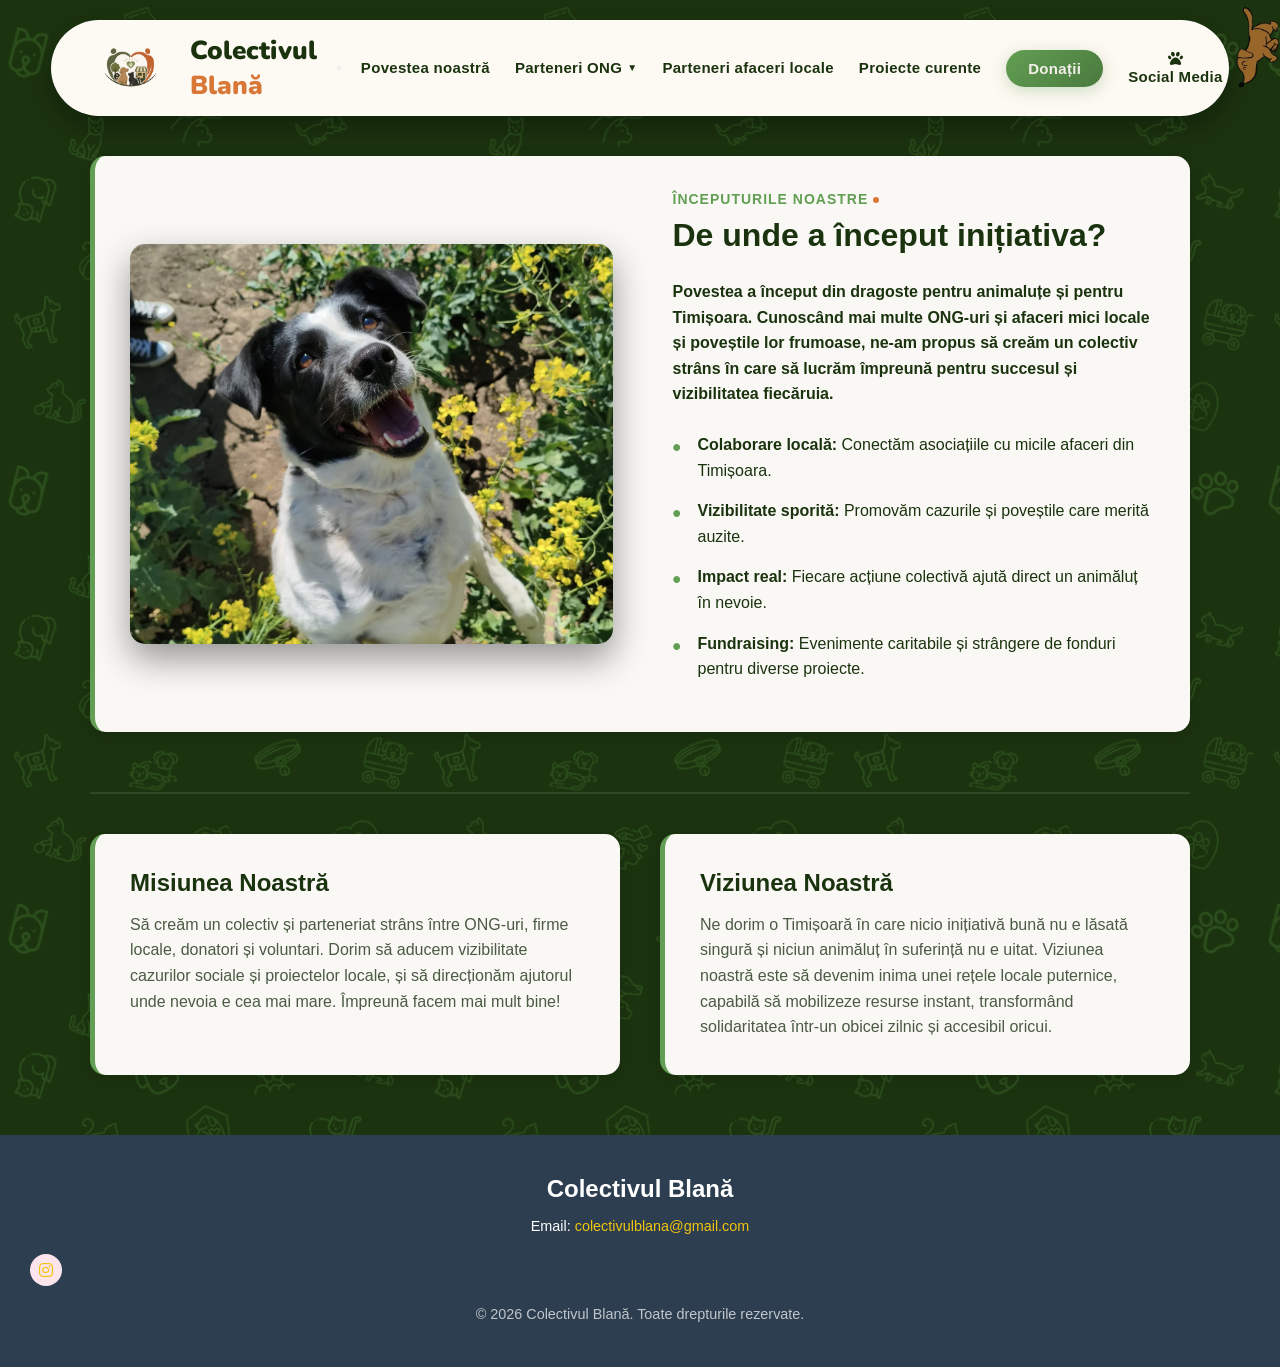
==== commit 2ab7984f: "smlinks" ====
--- a/index.html
+++ b/index.html
@@ -53,11 +53,17 @@
         <li><a href="parteneri-afaceri.html">Parteneri afaceri locale</a></li>
         <li><a href="proiecte.html">Proiecte curente</a></li>
         <li><a href="donatii.html" class="btn-donatie">Donații</a></li>
-        <li>
-            <a href="https://www.instagram.com/colectivulblana/" target="_blank" class="btn-instagram" rel="noopener noreferrer">
-                <i class="fab fa-instagram"></i>
-            </a>
-        </li>
+        <li class="dropdown">
+    <a href="#" class="dropdown-toggle social-toggle">
+    <i class="fas fa-paw"></i>
+    <span>Social Media</span>
+</a>
+<ul class="dropdown-menu">
+        <li><a href="https://www.facebook.com/profile.php?id=61592443156840" target="_blank" rel="noopener noreferrer"><i class="fab fa-facebook-f"></i> Facebook</a></li>
+        <li><a href="https://www.tiktok.com/@colectivulblana" target="_blank" rel="noopener noreferrer"><i class="fab fa-tiktok"></i> TikTok</a></li>
+        <li><a href="https://www.instagram.com/colectivulblana/" target="_blank" rel="noopener noreferrer"><i class="fab fa-instagram"></i> Instagram</a></li>
+    </ul>
+</li>
     </ul>
 </header>
 
@@ -149,5 +155,21 @@
     navLinks.classList.toggle('open');
 });
 </script>
+
+<script>
+    const glob = document.getElementById('socialGlob');
+
+glob.addEventListener('mouseenter', () => glob.classList.add('open'));
+glob.addEventListener('mouseleave', () => glob.classList.remove('open'));
+
+glob.addEventListener('click', (e) => {
+    if (window.innerWidth < 900) {
+        if (!e.target.closest('a')) {
+            e.preventDefault();
+            glob.classList.toggle('open');
+        }
+    }
+});
+</script>
 </body>
 </html>
--- a/style.css
+++ b/style.css
@@ -51,7 +51,6 @@
     padding: 12px 40px;
     border-radius: 50px;
     
-    /* Fundalul texturat identic cu cel de la carduri, modal și intro */
     background-color: #FDF9F3; 
     background-image: 
         linear-gradient(rgba(255, 255, 255, 0.45), rgba(255, 255, 255, 0.75)), 
@@ -309,18 +308,14 @@
 }
 
 .mv-box {
-    /* Schimbat spre cremul deschis pentru a se potrivi perfect cu noile carduri */
     background-color: #faf8f5; 
     
-    /* Aceeași textură de hârtie cu mască caldă */
     background-image: 
         linear-gradient(rgba(238, 237, 236, 0.2), rgba(212, 211, 207, 0.2)), 
         url("https://www.transparenttextures.com/patterns/cream-paper.png");
     
-    /* Activăm efectul de relief */
     background-blend-mode: color-burn, normal;
     
-    /* Proprietățile tale originale neschimbate */
     padding: 35px;
     border-radius: 15px;
     border-left: 5px solid #629E53;
@@ -413,7 +408,6 @@
 }
 
 .partner-card {
-    /* Fundalul identic cu cel de la .card, .modal-content și .seniori-intro */
     background-color: #FDF9F3; 
     background-image: 
         linear-gradient(rgba(255, 255, 255, 0.45), rgba(255, 255, 255, 0.75)), 
@@ -435,7 +429,6 @@
     border-left-color: #629E53;
     box-shadow: 0 15px 35px rgba(0, 0, 0, 0.35);
     
-    /* Păstrăm textura la hover, doar facem gradientul de deasupra o idee mai luminos */
     background-color: #FDF9F3;
     background-image: 
         linear-gradient(rgba(255, 255, 255, 0.6), rgba(255, 255, 255, 0.85)), 
@@ -511,6 +504,233 @@
 .partner-socials a:hover i {
     color: #629E53;
     transform: scale(1.2);
+}
+
+
+/* ============================================================
+   PARTENERI AFACERI LOCALE — clase dedicate (independente de .partner-card)
+   Folosite doar pe parteneri-afaceri.html
+   ============================================================ */
+.biz-partners-section {
+    padding: 80px 50px;
+    max-width: 1200px;
+    margin: 0 auto;
+}
+
+.biz-partners-intro {
+    text-align: center;
+    max-width: 700px;
+    margin: 0 auto 50px auto;
+    padding: 40px 35px;
+
+    background-color: #FDF9F3;
+    background-image:
+        linear-gradient(rgba(255, 255, 255, 0.45), rgba(255, 255, 255, 0.75)),
+        url("https://www.transparenttextures.com/patterns/cream-paper.png");
+    background-blend-mode: color-burn, normal;
+
+    border-radius: 20px;
+    box-shadow: 0 10px 30px rgba(0, 0, 0, 0.2);
+    border-left: 5px solid #D97736;
+    font-family: 'Nunito', sans-serif;
+}
+
+.biz-partners-intro .subtitle {
+    font-size: 14px;
+    letter-spacing: 2px;
+}
+
+.biz-partners-intro h2 {
+    font-size: 32px;
+    color: #1A330E;
+    margin: 10px 0 20px 0;
+    font-weight: 700;
+}
+
+.biz-partners-intro p {
+    font-size: 17px;
+    line-height: 1.8;
+    color: #2D4A22;
+    font-weight: 500;
+    max-width: 600px;
+    margin: 0 auto;
+}
+
+.biz-partners-list {
+    display: flex;
+    flex-direction: column;
+    gap: 40px;
+    max-width: 800px;
+    margin: 0 auto;
+}
+
+.biz-partner-card {
+    background-color: #FDF9F3;
+    background-image:
+        linear-gradient(rgba(255, 255, 255, 0.45), rgba(255, 255, 255, 0.75)),
+        url("https://www.transparenttextures.com/patterns/cream-paper.png");
+    background-blend-mode: color-burn, normal;
+
+    border-radius: 20px;
+    overflow: hidden;
+    box-shadow: 0 10px 25px rgba(0, 0, 0, 0.25);
+    transition: all 0.3s cubic-bezier(0.4, 0, 0.2, 1);
+}
+
+.biz-partner-card:hover {
+    transform: translateY(-5px);
+    box-shadow: 0 15px 35px rgba(0, 0, 0, 0.35);
+}
+
+/* Acoperiș — bara plată de sus, ca în iconița brandului */
+.biz-partner-roof {
+    height: 8px;
+    background-color: var(--biz-scallop-1, #2D4A22);
+    filter: brightness(0.6);
+    box-shadow: 0 2px 4px rgba(0, 0, 0, 0.3);
+    position: relative;
+    z-index: 1;
+}
+
+/* Prelata — dungi rotunjite, cu relief (lumină sus, umbră jos) */
+.biz-partner-scallops {
+    display: flex;
+    height: 26px;
+}
+
+.biz-partner-scallops span {
+    flex: 1;
+    border-radius: 0 0 60% 60%;
+    background-image: linear-gradient(
+        180deg,
+        rgba(255, 255, 255, 0.5) 0%,
+        rgba(255, 255, 255, 0.05) 35%,
+        rgba(0, 0, 0, 0.22) 100%
+    );
+    border-right: 1px solid rgba(0, 0, 0, 0.15);
+}
+
+.biz-partner-scallops span:last-child {
+    border-right: none;
+}
+
+.biz-partner-scallops span:nth-child(odd)  { background-color: var(--biz-scallop-1, #2D4A22); }
+.biz-partner-scallops span:nth-child(even) { background-color: var(--biz-scallop-2, #629E53); }
+
+/* Header: logo rotund + nume */
+.biz-partner-header {
+    display: flex;
+    align-items: center;
+    gap: 16px;
+    padding: 20px 35px 0;
+}
+
+.biz-partner-logo {
+    background-color: #FDF9F3; /* sau #FFFFFF dacă vrei alb pur */
+    border-radius: 50%; /* dacă vrei să rămână cerc */
+    overflow: hidden;
+    flex-shrink: 0;
+    width: 56px;
+    height: 56px;
+    border-radius: 14px;
+    overflow: hidden;
+    display: flex;
+    align-items: center;
+    justify-content: center;
+}
+
+.biz-partner-logo img {
+    width: 100%;
+    height: 100%;
+    object-fit: contain;
+    border-radius: 14px;
+    border: 2px solid #2D4A22;
+    transition: border-color 0.3s ease;
+}
+
+.biz-partner-card:hover .biz-partner-logo {
+    border-color: #629E53;
+}
+
+.biz-partner-name {
+    font-size: 22px;
+    color: #1A330E;
+    font-weight: 700;
+}
+
+/* Body */
+.biz-partner-body {
+    padding: 18px 35px 30px;
+}
+
+.biz-partner-desc {
+    font-size: 15px;
+    line-height: 1.6;
+    color: #4A5A43;
+    margin-bottom: 20px;
+}
+
+.biz-partner-footer {
+    display: flex;
+    justify-content: space-between;
+    align-items: center;
+    border-top: 1px solid #EFEAE4;
+    padding-top: 15px;
+    flex-wrap: wrap;
+    gap: 15px;
+}
+
+.biz-partner-contact p {
+    font-size: 14px;
+    color: #2D4A22;
+    font-weight: 600;
+    margin-top: 5px;
+}
+
+.biz-partner-contact p:first-child {
+    margin-top: 0;
+}
+
+.biz-partner-contact p i {
+    margin-right: 6px;
+    color: #629E53;
+}
+
+.biz-partner-socials {
+    display: flex;
+    flex-wrap: wrap;
+    gap: 12px;
+    justify-content: flex-end;
+}
+
+.biz-partner-socials a,
+.biz-partner-socials a i {
+    color: #2D4A22;
+    font-size: 18px;
+    transition: color 0.2s ease, transform 0.2s ease;
+    text-decoration: none;
+}
+
+.biz-partner-socials a:hover,
+.biz-partner-socials a:hover i {
+    color: #629E53;
+    transform: scale(1.2);
+}
+
+@media (max-width: 768px) {
+    .biz-partner-header {
+        padding: 18px 20px 0;
+    }
+    .biz-partner-body {
+        padding: 16px 20px 24px;
+    }
+    .biz-partner-footer {
+        flex-direction: column;
+        align-items: flex-start;
+    }
+    .biz-partner-socials {
+        justify-content: flex-start;
+    }
 }
 
 
@@ -523,7 +743,6 @@
     margin: 60px auto 50px auto;
     padding: 40px 35px;
     
-    /* Fundalul identic cu cel de la .card și .modal-content */
     background-color: #FDF9F3; 
     background-image: 
         linear-gradient(rgba(255, 255, 255, 0.45), rgba(255, 255, 255, 0.75)), 
@@ -575,11 +794,12 @@
 }
 
 /* ============================================================
-   CARDURI ADOPȚII & SENIORI (100% Corelat cu imagine_fcf878.png)
+   CARDURI ADOPȚII & SENIORI
    ============================================================ */
 .container-carduri {
     display: grid;
     grid-template-columns: repeat(4, 1fr);
+    align-items: start;
     gap: 24px;
     padding: 40px 30px;
     max-width: 1250px;
@@ -587,7 +807,6 @@
 }
 
 .card {
-    /* Schimbat fundalul într-un crem cald, fin și primitor */
     background-color: #FDF9F3; 
     background-image: 
         linear-gradient(rgba(255, 255, 255, 0.45), rgba(255, 255, 255, 0.75)), 
@@ -600,6 +819,8 @@
     flex-direction: column;
     font-family: 'Quicksand', sans-serif;
     transition: transform 0.3s ease, box-shadow 0.3s ease;
+    perspective: 1000px;
+    min-height: 0;
 }
 .card:hover {
     transform: translateY(-4px);
@@ -612,6 +833,7 @@
     overflow: hidden;
     padding: 0; 
     box-sizing: border-box;
+    border-bottom: 2px solid rgba(26, 51, 14, 0.4);
 }
 
 .card-image-wrapper img {
@@ -646,7 +868,6 @@
     top: 12px;
     right: 12px;
     
-    /* Ascuns implicit */
     opacity: 0;
     visibility: hidden;
     transition: opacity 0.3s ease, visibility 0.3s ease;
@@ -707,20 +928,20 @@
     display: inline-flex;
     align-items: center;
     gap: 6px;
-    background-color: rgba(39, 174, 96, 0.15); /* Verde deschis, transparent */
-    color: #1e7e34; /* Text verde închis lizibil */
+    background-color: rgba(39, 174, 96, 0.15);
+    color: #1e7e34;
     padding: 6px 14px;
-    border-radius: 20px; /* Transformă linia într-o pastilă curată */
+    border-radius: 20px;
     font-size: 0.8rem;
     font-weight: 700;
     margin: 8px 0;
-    width: fit-content; /* Să nu se întindă pe tot cardul */
+    width: fit-content;
 }
 
 .health-check svg {
     width: 14px;
     height: 14px;
-    flex-shrink: 0; /* Previne comprimarea iconiței */
+    flex-shrink: 0;
     margin-right: 6px;
 }
 
@@ -737,6 +958,8 @@
     display: flex;
     justify-content: space-between;
     align-items: center;
+    flex-wrap: nowrap;
+    gap: 10px;  
 }
 
 .org-logo {
@@ -749,8 +972,8 @@
     font-weight: 700;
     display: inline-flex;
     align-items: center;
-    max-width: 80px;      /* Forțează textul să treacă pe rândul următor */
-    line-height: 1.2;     /* Apropie puțin rândurile ca să arate compact și bine */
+    max-width: 80px;
+    line-height: 1.2;
 }
 
 .asociatie-text::before {
@@ -761,18 +984,12 @@
     line-height: 0;
 }
 
-
-
-/* Modificat pentru a se potrivi perfect cu cercul curat din imagine_fcf878.png */
-/* Butonul de Contact tip pastilă (exact ca în randarea image_094cc1.png) */
-/* Buton de contact exact ca în randare (cu transparență și iconiță fină) */
-/* BADGE-UL SUPER SENIOR (Conform image_09a75a.png) */
 .badge-super-senior {
     display: inline-flex;
     align-items: center;
     gap: 6px;
-    background-color: rgba(61, 35, 0, 0.20); /* Mutat pe opacitate redusă (15%) */
-    color: #a66a00;            /* Textul auriu puțin mai închis pentru contrast pe fundal deschis */
+    background-color: rgba(61, 35, 0, 0.20);
+    color: #a66a00;
     padding: 5px 12px;
     border-radius: 12px;
     font-family: 'Segoe UI', Tahoma, Geneva, Verdana, sans-serif;
@@ -785,7 +1002,7 @@
 .badge-super-senior svg {
     width: 13px;
     height: 13px;
-    stroke: #a66a00;           /* Corelat cu culoarea textului */
+    stroke: #a66a00;
     stroke-width: 2.5; 
     fill: none;
 }
@@ -804,7 +1021,6 @@
     width: fit-content;
 }
 
-/* Aici forțăm iconița să rămână mică (12px) și să nu mai strice cardul */
 .badge-adoptie svg {
     width: 14px;
     height: 14px;
@@ -813,12 +1029,11 @@
 }
 
 
-.asociatie-container { display: flex; align-items: center; gap: 10px; }
+.asociatie-container { display: flex; align-items: center; gap: 10px; flex-shrink: 0;}
 .btn-insta-small { color: #E1306C; text-decoration: none; font-size: 1.2rem; }
-/* BUTONUL CONTACT (Transparența exactă din image_09a75a.png) */
 .btn-contact-card {
-    background-color: rgba(7, 29, 55, 0.20); /* Doar 12% opacitate pentru fundal */
-    color: #071d37;            /* Textul rămâne închis pentru lizibilitate maximă */
+    background-color: rgba(7, 29, 55, 0.20);
+    color: #071d37;
     border: none;
     padding: 8px 16px;
     border-radius: 20px;
@@ -832,12 +1047,12 @@
     transition: background-color 0.2s ease, transform 0.2s ease;
 }
 .btn-contact-card:hover {
-    background-color: rgba(7, 29, 55, 0.15); /* Se întunecă subtil la hover */
+    background-color: rgba(7, 29, 55, 0.15);
 }
 .btn-contact-card svg {
     width: 14px;
     height: 14px;
-    stroke: #071d37;           /* Corelat cu culoarea textului închis */
+    stroke: #071d37;
     stroke-width: 2.5;
     stroke-linecap: round;
     stroke-linejoin: round;
@@ -848,7 +1063,7 @@
    ============================================================ */
 .social-link {
     font-size: 1.2rem;
-    margin-left: 10px;
+    margin-left: 0;
     transition: color 0.3s, opacity 0.3s;
     text-decoration: none;
 }
@@ -873,6 +1088,13 @@
     justify-content: center;
 }
 
+.insta-icon,
+.fb-icon,
+.web-icon {
+    flex-shrink: 0;
+    margin-left: 0;
+}
+
 .insta-icon:hover {
     transform: scale(1.1);
 }
@@ -921,7 +1143,7 @@
    ============================================================ */
 
 .modal {
-    display: none; /* Ascuns implicit, JS îl face 'block' */
+    display: none;
     position: fixed;
     z-index: 2000;
     left: 0;
@@ -933,7 +1155,6 @@
 
 
 .modal-content {
-    /* Fundalul texturat identic cu cardurile și seniori-intro */
     background-color: #FDF9F3; 
     background-image: 
         linear-gradient(rgba(255, 255, 255, 0.45), rgba(255, 255, 255, 0.75)), 
@@ -973,7 +1194,6 @@
     cursor: pointer;
 }
 
-/* Culorile deschise/crem uniforme, așa cum ai cerut */
 .btn-social.fb { background-color: #e2ecd9; color: #1A330E; }
 .btn-social.ins { background-color: #d1e2c4; color: #1A330E; }
 .btn-social.web { background-color: #e2ecd9; color: #1A330E; }
@@ -1089,7 +1309,455 @@
     opacity: 0.7;
 }
 
-
+/* ============================================================
+   FLIP CARD
+   ============================================================ */
+.card-inner {
+    position: relative;
+    width: 100%;
+    transition: transform 0.6s cubic-bezier(0.4, 0.2, 0.2, 1);
+    transform-style: preserve-3d;
+}
+
+.card.flipped .card-inner {
+    transform: rotateY(180deg);
+}
+
+.card-front {
+    position: relative;
+    width: 100%;
+    backface-visibility: hidden;
+    -webkit-backface-visibility: hidden;
+    border-radius: 16px;
+    overflow: hidden;
+    display: flex;
+    flex-direction: column;
+}
+
+.card-back {
+    position: absolute;
+    top: 0;
+    left: 0;
+    width: 100%;
+    height: 100%;
+    backface-visibility: hidden;
+    -webkit-backface-visibility: hidden;
+    border-radius: 16px;
+    overflow: hidden;
+    transform: rotateY(180deg);
+    background-color: #1c330f;
+    padding: 24px;
+    display: flex;
+    flex-direction: column;
+    justify-content: space-between;
+    background-image: url("https://www.transparenttextures.com/patterns/subtle-dark-vertical.png");
+background-color: #14270a;
+}
+
+
+.card-back .bio-text {
+    font-size: 0.92rem;
+    line-height: 1.7;
+    color: #EFEAE4;
+    font-family: 'Quicksand', sans-serif;
+    font-weight: 500;
+    flex: 1;
+    overflow-y: auto;
+}
+
+.card-back .bio-text::-webkit-scrollbar {
+    width: 4px;
+}
+
+.card-back .bio-text::-webkit-scrollbar-thumb {
+    background: rgba(255,255,255,0.2);
+    border-radius: 4px;
+}
+
+.card-back-footer {
+    margin-top: 16px;
+    padding-top: 16px;
+    border-top: 1px solid rgba(255,255,255,0.15);
+    display: flex;
+    justify-content: flex-end;
+}
+
+.btn-flip-back {
+    background: rgba(255,255,255,0.12);
+    color: #EFEAE4;
+    border: none;
+    padding: 6px 14px;
+    border-radius: 20px;
+    font-size: 13px;
+    font-weight: 600;
+    cursor: pointer;
+    display: inline-flex;
+    align-items: center;
+    gap: 6px;
+    font-family: 'Quicksand', sans-serif;
+    transition: background 0.2s ease;
+}
+
+.btn-flip-back:hover {
+    background: rgba(255,255,255,0.2);
+}
+
+.btn-poveste {
+    background-color: rgba(26, 51, 14, 0.08);
+    color: #1A330E;
+    border: none;
+    padding: 6px 14px;
+    border-radius: 20px;
+    font-family: 'Quicksand', sans-serif;
+    font-size: 13px;
+    font-weight: 700;
+    display: inline-flex;
+    align-items: center;
+    gap: 6px;
+    cursor: pointer;
+    transition: background-color 0.2s ease;
+    margin-top: 8px;
+    margin-bottom: 12px;
+    align-self: center;
+}
+
+.btn-poveste:hover {
+    background-color: rgba(26, 51, 14, 0.15);
+}
+
+.btn-poveste svg,
+.btn-flip-back svg {
+    width: 14px;
+    height: 14px;
+    stroke: currentColor;
+    stroke-width: 2;
+    stroke-linecap: round;
+    stroke-linejoin: round;
+    fill: none;
+}
+
+.partners-intro {
+    text-align: center;
+    max-width: 700px;
+    margin: 0 auto 50px auto;
+    padding: 40px 35px;
+    
+    background-color: #FDF9F3; 
+    background-image: 
+        linear-gradient(rgba(255, 255, 255, 0.45), rgba(255, 255, 255, 0.75)), 
+        url("https://www.transparenttextures.com/patterns/cream-paper.png");
+    background-blend-mode: color-burn, normal;
+    
+    border-radius: 20px;
+    box-shadow: 0 10px 30px rgba(0, 0, 0, 0.2);
+    border-left: 5px solid #D97736;
+    font-family: 'Nunito', sans-serif;
+}
+
+.partners-intro .subtitle {
+    font-size: 14px;
+    letter-spacing: 2px;
+}
+
+.partners-intro h2 {
+    font-size: 32px;
+    color: #1A330E;
+    margin: 10px 0 20px 0;
+    font-weight: 700;
+}
+
+.partners-intro p {
+    font-size: 17px;
+    line-height: 1.8;
+    color: #2D4A22;
+    font-weight: 500;
+    max-width: 600px;
+    margin: 0 auto;
+}
+
+.partners-section .partners-intro h2 {
+    color: #1A330E !important;
+}
+
+.partners-section .partners-intro p {
+    color: #2D4A22 !important;
+}
+
+.partners-section .partners-intro .subtitle {
+    color: #629E53 !important;
+}
+
+.adoptie-intro {
+    text-align: center;
+    max-width: 700px;
+    margin: 60px auto 50px auto;
+    padding: 40px 35px;
+    
+    background-color: #FDF9F3; 
+    background-image: 
+        linear-gradient(rgba(255, 255, 255, 0.45), rgba(255, 255, 255, 0.75)), 
+        url("https://www.transparenttextures.com/patterns/cream-paper.png");
+    background-blend-mode: color-burn, normal;
+    
+    border-radius: 20px;
+    box-shadow: 0 10px 30px rgba(0, 0, 0, 0.2);
+    border-left: 5px solid #D97736;
+    font-family: 'Nunito', sans-serif;
+}
+.adoptie-intro .subtitle {
+    font-size: 14px;
+    letter-spacing: 2px;
+}
+.adoptie-intro h1 {
+    font-size: 42px;
+    color: #1A330E;
+    margin: 10px 0 20px 0;
+    font-weight: 700;
+}
+.adoptie-intro p {
+    font-size: 17px;
+    line-height: 1.8;
+    color: #2D4A22;
+    font-weight: 500;
+}
+
+/* ============================================================
+   SIDE DRAWER — REGULAMENT TOMBOLĂ
+   ============================================================ */
+.drawer-overlay {
+    display: none;
+    position: fixed;
+    top: 0;
+    left: 0;
+    width: 100%;
+    height: 100%;
+    background-color: rgba(0, 0, 0, 0.5);
+    z-index: 2100;
+    opacity: 0;
+    transition: opacity 0.35s ease;
+}
+
+.drawer-overlay.active {
+    display: block;
+    opacity: 1;
+}
+
+.side-drawer {
+    position: fixed;
+    top: 0;
+    right: 0;
+    width: 100%;
+    max-width: 420px;
+    height: 100%;
+    z-index: 2200;
+
+    background-color: #FDF9F3;
+    background-image: 
+        linear-gradient(rgba(255, 255, 255, 0.45), rgba(255, 255, 255, 0.75)), 
+        url("https://www.transparenttextures.com/patterns/cream-paper.png");
+    background-blend-mode: color-burn, normal;
+
+    box-shadow: -10px 0 30px rgba(0, 0, 0, 0.3);
+    transform: translateX(100%);
+    transition: transform 0.45s cubic-bezier(0.4, 0.2, 0.2, 1);
+    display: flex;
+    flex-direction: column;
+    font-family: 'Quicksand', sans-serif;
+}
+
+.side-drawer.open {
+    transform: translateX(0);
+}
+
+.drawer-header {
+    display: flex;
+    justify-content: space-between;
+    align-items: center;
+    padding: 24px 28px;
+    border-bottom: 1px solid rgba(26, 51, 14, 0.12);
+    flex-shrink: 0;
+}
+
+.drawer-header h3 {
+    color: #1A330E;
+    font-family: 'Nunito', sans-serif;
+    font-size: 22px;
+    font-weight: 800;
+}
+
+.drawer-close {
+    font-size: 28px;
+    font-weight: bold;
+    color: #1A330E;
+    cursor: pointer;
+    line-height: 1;
+    transition: color 0.2s ease;
+}
+
+.drawer-close:hover {
+    color: #D97736;
+}
+
+.drawer-content {
+    padding: 28px;
+    overflow-y: auto;
+    flex: 1;
+}
+
+.drawer-placeholder {
+    display: flex;
+    align-items: center;
+    background-color: rgba(217, 119, 54, 0.08);
+    border: 1px dashed rgba(217, 119, 54, 0.4);
+    border-radius: 12px;
+    padding: 18px;
+    color: #2D4A22;
+    font-size: 15px;
+    line-height: 1.6;
+}
+
+@media (max-width: 768px) {
+    .side-drawer {
+        max-width: 100%;
+    }
+}
+
+#dachshund-scroll-wrapper.hidden-by-drawer {
+    display: none;
+}
+.drawer-poster {
+    width: 100%;
+    height: auto;
+    border-radius: 12px;
+    box-shadow: 0 4px 15px rgba(0, 0, 0, 0.15);
+    margin-top: 20px;
+    display: block;
+}
+.partner-search-wrapper {
+  max-width: 700px; /* sau cât au cardurile de sub el */
+  margin: 0 auto 24px; /* centrat, cu spațiu dedesubt */
+  position: relative;
+}
+
+.partner-search-input {
+  width: 100%;
+  padding: 14px 20px 14px 44px; /* spațiu pt iconița de search */
+  border-radius: 24px;
+  border: 2px solid #629E53;
+  font-family: 'Nunito', sans-serif;
+  font-size: 15px;
+  background: #FDF9F3;
+  box-shadow: 0 2px 8px rgba(0,0,0,0.15);
+}
+
+.partner-search-input:focus {
+  outline: none;
+  border-color: #D97736;
+  box-shadow: 0 2px 12px rgba(217,119,54,0.25);
+}
+
+.partner-search-icon {
+  position: absolute;
+  left: 16px;
+  top: 50%;
+  transform: translateY(-50%);
+  color: #629E53;
+  pointer-events: none;
+}
+
+.biz-partner-card,
+.card-flip,
+.partner-card,
+.card {
+  transition: transform 0.3s ease, opacity 0.3s ease;
+}
+
+.search-hidden {
+  opacity: 0;
+  transform: scale(0.95);
+  pointer-events: none;
+  position: absolute;
+  visibility: hidden;
+}
+
+.btn-tiktok {
+    /* copiază stilurile de bază de la .btn-instagram */
+    color: #000; /* sau ce culoare vrei pentru TikTok */
+}
+.btn-tiktok:hover {
+    color: #ff0050; /* accent roz TikTok, opțional */
+}
+
+.social-glob {
+    position: relative;
+    width: 44px;
+    height: 44px;
+    flex-shrink: 0; /* nu lasa flexbox-ul sa-l comprime */
+}
+
+.glob-bubble {
+    position: absolute;
+    top: 0;
+    right: 0; /* sau left: 0, in functie de ce parte se extinde */
+    height: 44px;
+    width: 44px;
+    border-radius: 50%;
+    background: #f4f1ea;
+    display: flex;
+    align-items: center;
+    justify-content: center;
+    cursor: pointer;
+    overflow: hidden;
+    transition: width 0.3s ease, border-radius 0.3s ease;
+    z-index: 10;
+}
+
+.glob-bubble.open {
+    width: 150px;
+    border-radius: 24px;
+}
+
+.glob-icon {
+    position: absolute;
+    font-size: 16px;
+    color: #2c3b2c;
+    transition: opacity 0.2s ease;
+    right: 14px; /* ramane vizibila lipita de marginea din dreapta cand e inchisa */
+}
+
+.glob-bubble.open .glob-icon {
+    opacity: 0;
+}
+
+.glob-links {
+    display: flex;
+    align-items: center;
+    gap: 6px;
+    padding-right: 10px;
+    opacity: 0;
+    transition: opacity 0.2s ease 0.1s;
+}
+
+.glob-bubble.open .glob-links {
+    opacity: 1;
+}
+
+.glob-links a {
+    width: 32px;
+    height: 32px;
+    border-radius: 50%;
+    display: flex;
+    align-items: center;
+    justify-content: center;
+    color: #2c3b2c;
+}
+.social-toggle {
+    display: inline-flex;
+    flex-direction: column;
+    align-items: center;
+    gap: 2px;
+    line-height: 1.2;
+}
 /* ============================================================
    RESPONSIVE
    ============================================================ */
@@ -1214,6 +1882,8 @@
         gap: 30px;
     }
 
+
+        /*faaaaah*/
     .about-section {
         padding: 40px 20px;
     }
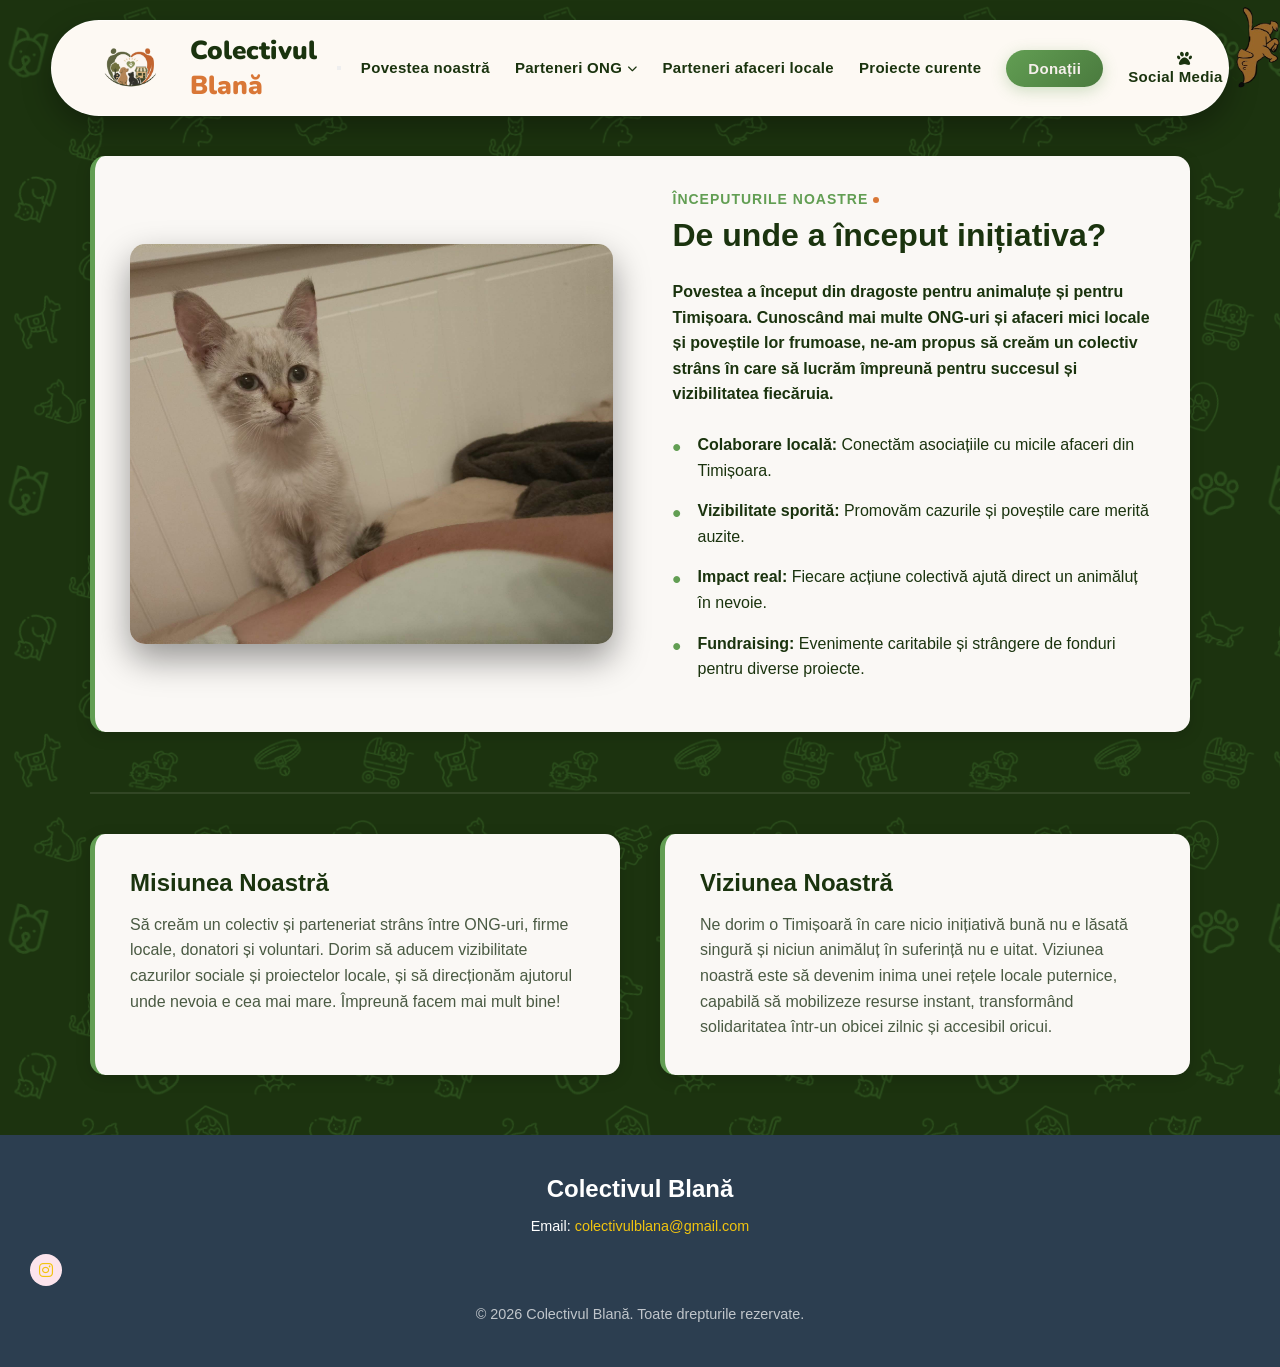
==== commit 740d54f9: "dada" ====
--- a/index.html
+++ b/index.html
@@ -42,23 +42,23 @@
 
     <ul class="nav-links">
         <li><a href="index.html#povestea-noastra">Povestea noastră</a></li>
-        <li class="dropdown">
-            <a href="parteneri-ong.html" class="dropdown-toggle">Parteneri ONG <span class="arrow">▼</span></a>
-            <ul class="dropdown-menu">
-                <li><a href="parteneri-ong.html">Listă Parteneri ONG</a></li>
-                <li><a href="adoptii.html">Adopții</a></li>
-                <li><a href="super-seniori.html">#SuperSeniori</a></li>
-            </ul>
-        </li>
+       <li class="dropdown">
+    <a href="parteneri-ong.html" class="dropdown-toggle">Parteneri ONG <i class="fas fa-chevron-down arrow"></i></a>
+    <ul class="dropdown-menu">
+        <li><a href="parteneri-ong.html">Listă Parteneri ONG</a></li>
+        <li><a href="adoptii.html">Adopții</a></li>
+        <li><a href="super-seniori.html">#SuperSeniori</a></li>
+    </ul>
+</li>
         <li><a href="parteneri-afaceri.html">Parteneri afaceri locale</a></li>
         <li><a href="proiecte.html">Proiecte curente</a></li>
         <li><a href="donatii.html" class="btn-donatie">Donații</a></li>
         <li class="dropdown">
     <a href="#" class="dropdown-toggle social-toggle">
-    <i class="fas fa-paw"></i>
-    <span>Social Media</span>
-</a>
-<ul class="dropdown-menu">
+        <i class="fas fa-paw"></i>
+        <span>Social Media <i class="fas fa-chevron-down arrow"></i></span>
+    </a>
+    <ul class="dropdown-menu">
         <li><a href="https://www.facebook.com/profile.php?id=61592443156840" target="_blank" rel="noopener noreferrer"><i class="fab fa-facebook-f"></i> Facebook</a></li>
         <li><a href="https://www.tiktok.com/@colectivulblana" target="_blank" rel="noopener noreferrer"><i class="fab fa-tiktok"></i> TikTok</a></li>
         <li><a href="https://www.instagram.com/colectivulblana/" target="_blank" rel="noopener noreferrer"><i class="fab fa-instagram"></i> Instagram</a></li>
--- a/style.css
+++ b/style.css
@@ -1758,6 +1758,16 @@
     gap: 2px;
     line-height: 1.2;
 }
+.arrow {
+    font-size: 10px;
+    margin-left: 4px;
+    color: inherit;
+}
+.social-toggle .arrow {
+    font-size: 10px;
+    margin-left: 4px;
+    color: inherit;
+}
 /* ============================================================
    RESPONSIVE
    ============================================================ */
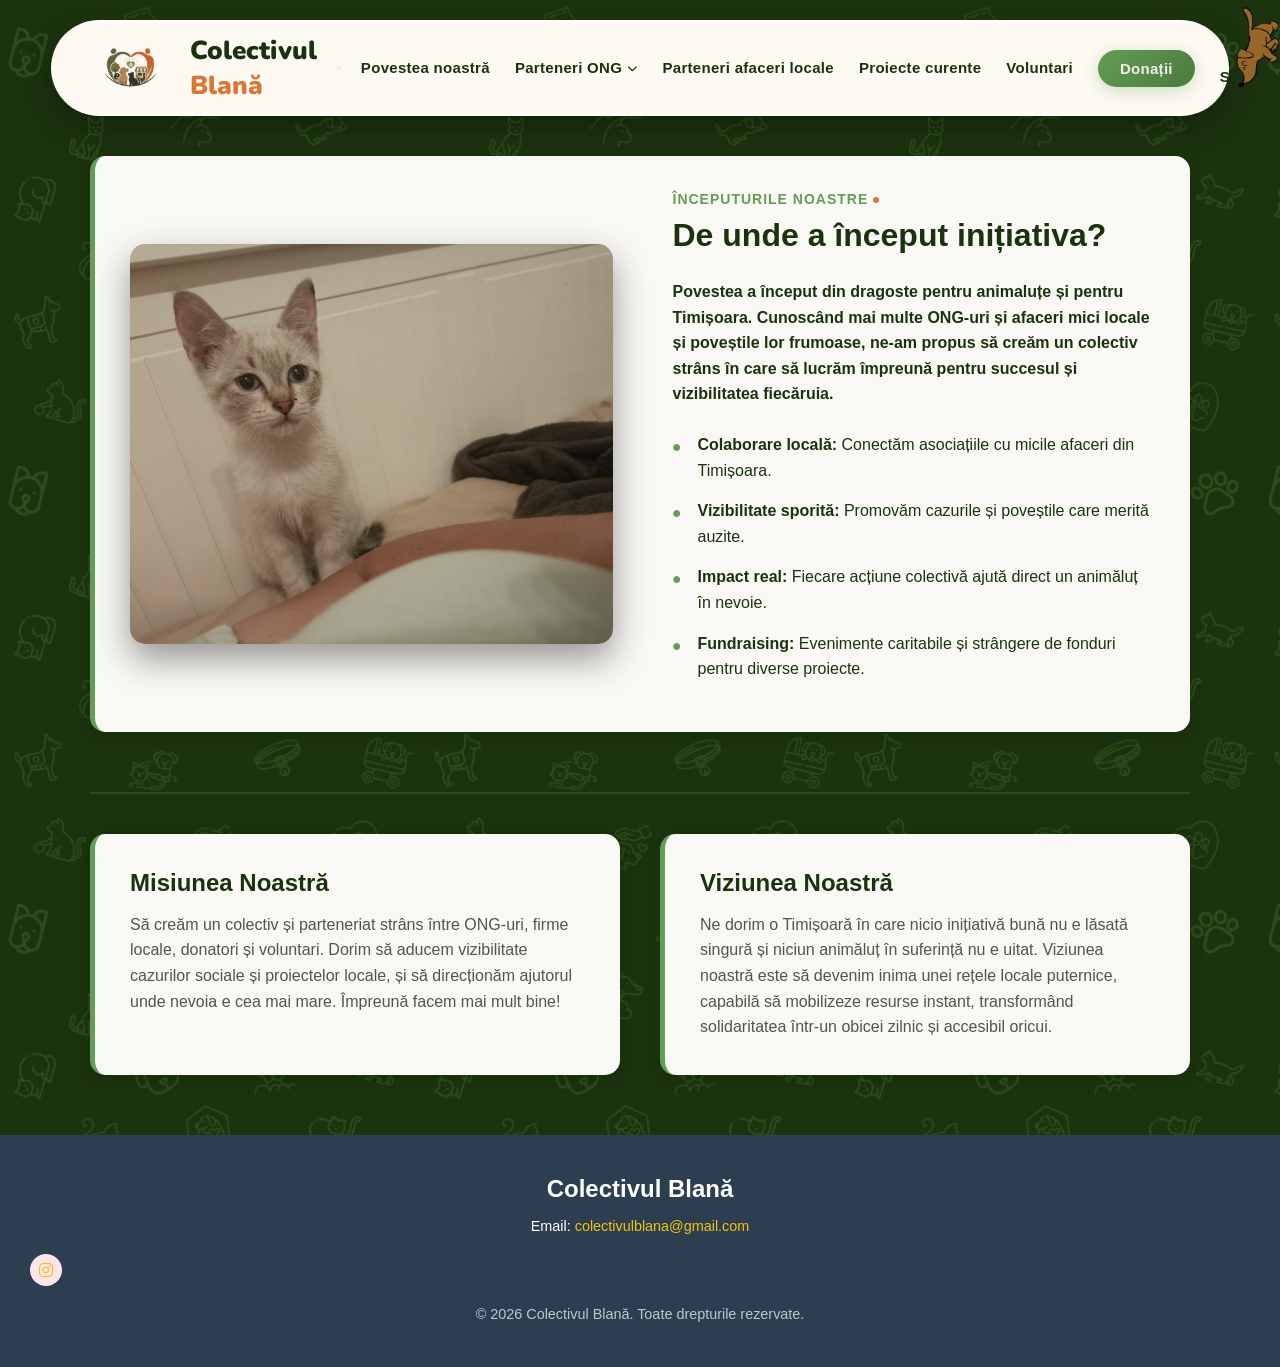
==== commit 7e7c4469: "voluntari" ====
--- a/index.html
+++ b/index.html
@@ -30,7 +30,7 @@
     </div>
 
     <!-- Navbar -->
-    <header class="navbar">
+<header class="navbar">
     <img src="Imagini/logocolectiv.png" alt="Logo Colectiv" class="logo-img">
     <span class="logo-text">Colectivul <span class="accent">Blană</span></span>
 
@@ -39,31 +39,31 @@
         <span></span>
         <span></span>
     </button>
-
     <ul class="nav-links">
         <li><a href="index.html#povestea-noastra">Povestea noastră</a></li>
-       <li class="dropdown">
-    <a href="parteneri-ong.html" class="dropdown-toggle">Parteneri ONG <i class="fas fa-chevron-down arrow"></i></a>
-    <ul class="dropdown-menu">
-        <li><a href="parteneri-ong.html">Listă Parteneri ONG</a></li>
-        <li><a href="adoptii.html">Adopții</a></li>
-        <li><a href="super-seniori.html">#SuperSeniori</a></li>
-    </ul>
-</li>
+        <li class="dropdown">
+            <a href="parteneri-ong.html" class="dropdown-toggle">Parteneri ONG <i class="fas fa-chevron-down arrow"></i></a>
+            <ul class="dropdown-menu">
+                <li><a href="parteneri-ong.html">Listă Parteneri ONG</a></li>
+                <li><a href="adoptii.html">Adopții</a></li>
+                <li><a href="super-seniori.html">#SuperSeniori</a></li>
+            </ul>
+        </li>
         <li><a href="parteneri-afaceri.html">Parteneri afaceri locale</a></li>
         <li><a href="proiecte.html">Proiecte curente</a></li>
+        <li><a href="voluntari.html" class="active">Voluntari</a></li>
         <li><a href="donatii.html" class="btn-donatie">Donații</a></li>
         <li class="dropdown">
-    <a href="#" class="dropdown-toggle social-toggle">
-        <i class="fas fa-paw"></i>
-        <span>Social Media <i class="fas fa-chevron-down arrow"></i></span>
-    </a>
-    <ul class="dropdown-menu">
-        <li><a href="https://www.facebook.com/profile.php?id=61592443156840" target="_blank" rel="noopener noreferrer"><i class="fab fa-facebook-f"></i> Facebook</a></li>
-        <li><a href="https://www.tiktok.com/@colectivulblana" target="_blank" rel="noopener noreferrer"><i class="fab fa-tiktok"></i> TikTok</a></li>
-        <li><a href="https://www.instagram.com/colectivulblana/" target="_blank" rel="noopener noreferrer"><i class="fab fa-instagram"></i> Instagram</a></li>
-    </ul>
-</li>
+            <a href="#" class="dropdown-toggle social-toggle">
+                <i class="fas fa-paw"></i>
+                <span>Social Media <i class="fas fa-chevron-down arrow"></i></span>
+            </a>
+            <ul class="dropdown-menu">
+                <li><a href="https://www.facebook.com/profile.php?id=61592443156840" target="_blank" rel="noopener noreferrer"><i class="fab fa-facebook-f"></i> Facebook</a></li>
+                <li><a href="https://www.tiktok.com/@colectivulblana" target="_blank" rel="noopener noreferrer"><i class="fab fa-tiktok"></i> TikTok</a></li>
+                <li><a href="https://www.instagram.com/colectivulblana/" target="_blank" rel="noopener noreferrer"><i class="fab fa-instagram"></i> Instagram</a></li>
+            </ul>
+        </li>
     </ul>
 </header>
 
--- a/style.css
+++ b/style.css
@@ -1768,6 +1768,228 @@
     margin-left: 4px;
     color: inherit;
 }
+/* ASPADA — flip logo, pe clasele existente în HTML */
+.partner-logo-flip {
+    perspective: 1000px;
+    width: 160px;
+    height: 160px;
+    position: relative;
+}
+
+.logo-flip-inner {
+    position: relative;
+    width: 100%;
+    height: 100%;
+    transition: transform 0.7s ease;
+    transform-style: preserve-3d;
+}
+
+.partner-logo-flip:hover .logo-flip-inner {
+    transform: rotateY(180deg);
+}
+
+.logo-flip-front,
+.logo-flip-back {
+    position: absolute;
+    top: 0;
+    left: 0;
+    width: 100%;
+    height: 100%;
+    display: flex;
+    align-items: center;
+    justify-content: center;
+    backface-visibility: hidden;
+    -webkit-backface-visibility: hidden;
+}
+
+.logo-flip-back {
+    transform: rotateY(180deg);
+}
+
+.logo-flip-front img,
+.logo-flip-back img {
+    width: 100% !important;
+    height: 100% !important;
+    object-fit: contain;
+    background-color: #ffffff;
+    padding: 10px;
+    box-sizing: border-box;
+}
+
+
+/* ===================================================================
+   CBP — Colectivul Blană Partner Cards (Opțiunea B)
+   Clase complet izolate, prefixate cu "cbp-" — nu ating .partner-card,
+   .partner-logo etc. din restul site-ului.
+   =================================================================== */
+
+.cbp-card {
+    background: #FDF9F3;
+    border-radius: 20px;
+    overflow: hidden;
+    box-shadow: 0 10px 25px rgba(0, 0, 0, 0.2);
+    margin-bottom: 24px;
+    transition: transform 0.25s ease, box-shadow 0.25s ease;
+}
+
+.cbp-card:hover {
+    transform: translateY(-4px);
+    box-shadow: 0 16px 34px rgba(0, 0, 0, 0.28);
+}
+
+/* --- Bandă decorativă sus --- */
+.cbp-band {
+    height: 10px;
+    background: repeating-linear-gradient(90deg, var(--cbp-accent, #C9436B) 0 60px, #E8D9C4 60px 120px);
+}
+
+/* --- Corp card: logo + info --- */
+.cbp-body {
+    display: flex;
+    gap: 20px;
+    padding: 24px 28px;
+    align-items: flex-start;
+    box-sizing: border-box;
+}
+
+.cbp-logo {
+    width: 100px;
+    height: 100px;
+    flex-shrink: 0;
+    border-radius: 16px;
+    background: #ffffff;
+    border: 3px solid var(--cbp-accent, #C9436B);
+    display: flex;
+    align-items: center;
+    justify-content: center;
+    overflow: hidden;
+    padding: 8px;
+    box-sizing: border-box;
+}
+
+.cbp-logo img {
+    width: 100%;
+    height: 100%;
+    object-fit: contain;
+    display: block;
+}
+
+/* --- Info text --- */
+.cbp-info {
+    flex: 1 1 auto;
+    min-width: 0;
+}
+
+.cbp-info h3 {
+    font-size: 1.1rem;
+    color: #2D4A22;
+    margin: 0 0 6px;
+}
+
+.cbp-description {
+    font-size: 0.86rem;
+    color: #555;
+    line-height: 1.5;
+    margin: 0 0 10px;
+}
+
+/* --- Meta: contact + social --- */
+.cbp-meta {
+    display: flex;
+    justify-content: space-between;
+    align-items: flex-end;
+    flex-wrap: wrap;
+    gap: 12px;
+    border-top: 1px solid #E3DCC9;
+    padding-top: 12px;
+}
+
+.cbp-contact-details p {
+    font-size: 0.82rem;
+    color: #629E53;
+    font-weight: 500;
+    margin: 5px 0 0;
+}
+
+.cbp-contact-details p:first-child {
+    margin-top: 0;
+}
+
+.cbp-contact-details i {
+    margin-right: 6px;
+}
+
+.cbp-socials {
+    display: flex;
+    gap: 12px;
+}
+
+.cbp-socials a {
+    color: #2D4A22;
+    font-size: 1.15rem;
+    text-decoration: none;
+    transition: color 0.2s ease;
+}
+
+.cbp-socials a:hover {
+    color: #C9436B;
+}
+
+/* --- Logo cu flip (folosit doar la ASPADA / Anima Mundi) --- */
+.cbp-logo-flip {
+    perspective: 1000px;
+}
+
+.cbp-logo-flip-inner {
+    position: relative;
+    width: 100%;
+    height: 100%;
+    transition: transform 0.7s ease;
+    transform-style: preserve-3d;
+}
+
+.cbp-logo-flip:hover .cbp-logo-flip-inner {
+    transform: rotateY(180deg);
+}
+
+.cbp-logo-front,
+.cbp-logo-back {
+    position: absolute;
+    top: 0;
+    left: 0;
+    width: 100%;
+    height: 100%;
+    display: flex;
+    align-items: center;
+    justify-content: center;
+    backface-visibility: hidden;
+    -webkit-backface-visibility: hidden;
+}
+
+.cbp-logo-back {
+    transform: rotateY(180deg);
+}
+
+.cbp-logo-front img,
+.cbp-logo-back img {
+    width: 100%;
+    height: 100%;
+    object-fit: cover;
+}
+
+/* --- Responsive: stack pe mobil --- */
+@media (max-width: 600px) {
+    .cbp-body {
+        flex-direction: column;
+        align-items: center;
+        text-align: center;
+    }
+    .cbp-meta {
+        justify-content: center;
+        flex-direction: column;
+        align-items: center;
+    }
+}
 /* ============================================================
    RESPONSIVE
    ============================================================ */
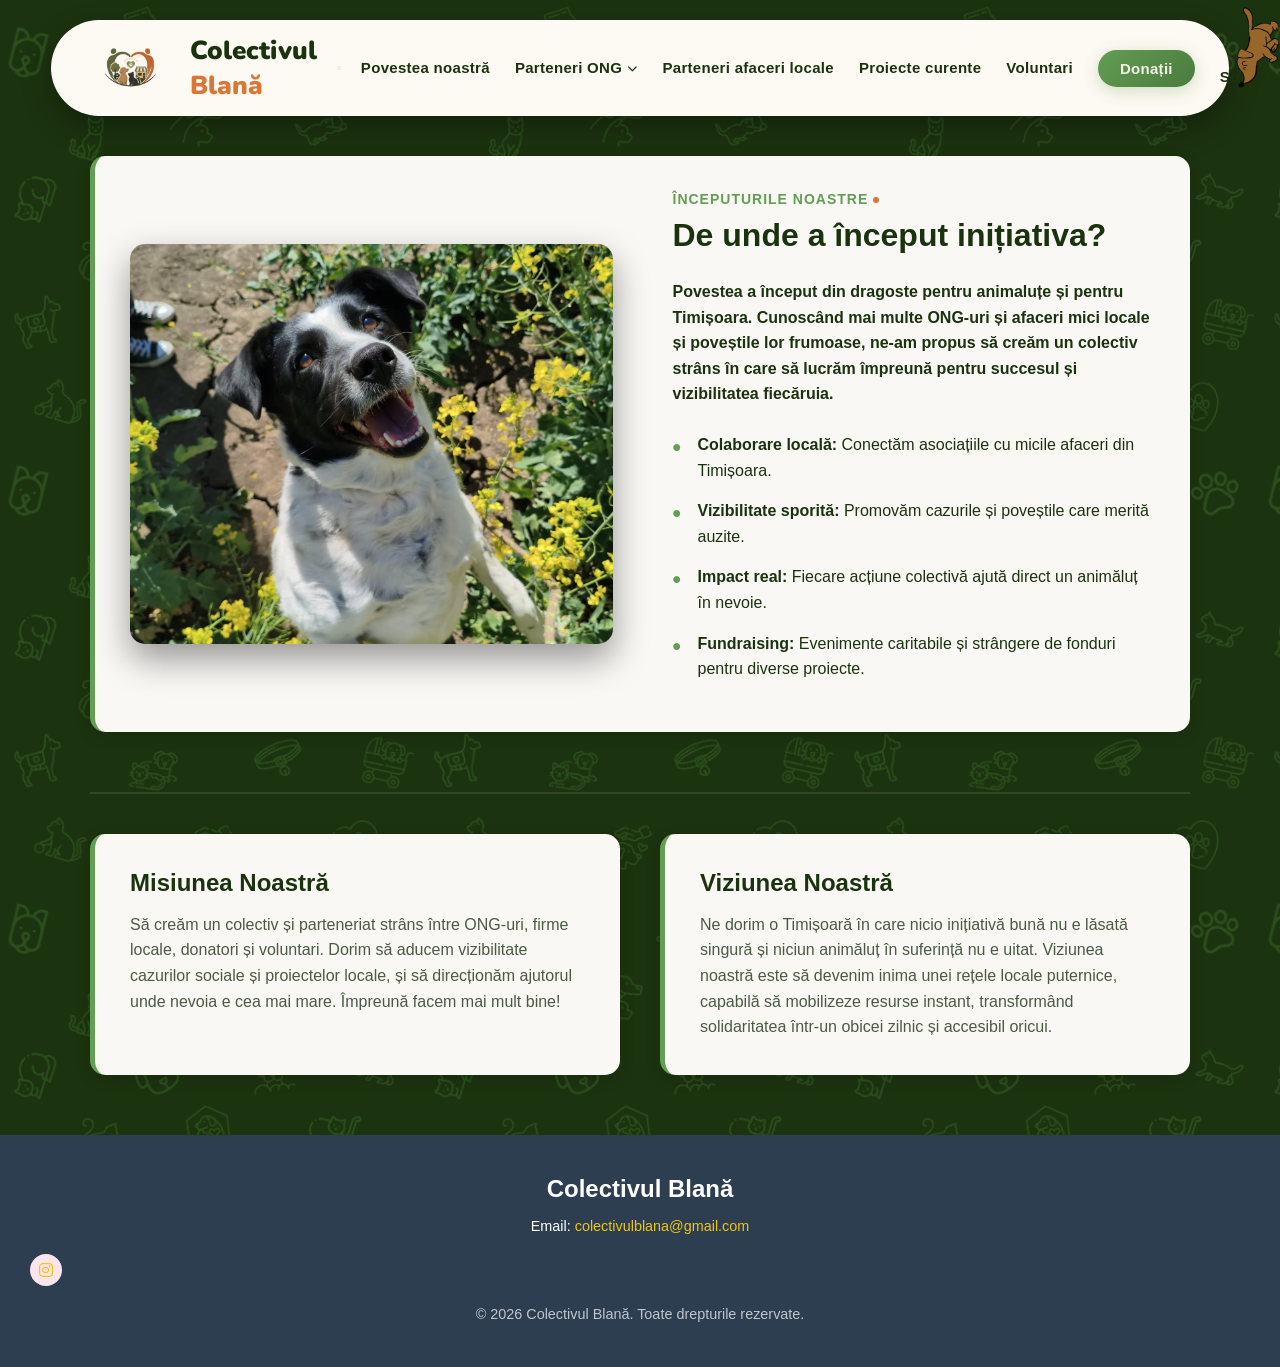
==== commit d210fb67: "fb" ====
--- a/index.html
+++ b/index.html
@@ -59,7 +59,7 @@
                 <span>Social Media <i class="fas fa-chevron-down arrow"></i></span>
             </a>
             <ul class="dropdown-menu">
-                <li><a href="https://www.facebook.com/profile.php?id=61592443156840" target="_blank" rel="noopener noreferrer"><i class="fab fa-facebook-f"></i> Facebook</a></li>
+                <li><a href="https://www.facebook.com/profile.php?id=61593772950930" target="_blank" rel="noopener noreferrer"><i class="fab fa-facebook-f"></i> Facebook</a></li>
                 <li><a href="https://www.tiktok.com/@colectivulblana" target="_blank" rel="noopener noreferrer"><i class="fab fa-tiktok"></i> TikTok</a></li>
                 <li><a href="https://www.instagram.com/colectivulblana/" target="_blank" rel="noopener noreferrer"><i class="fab fa-instagram"></i> Instagram</a></li>
             </ul>
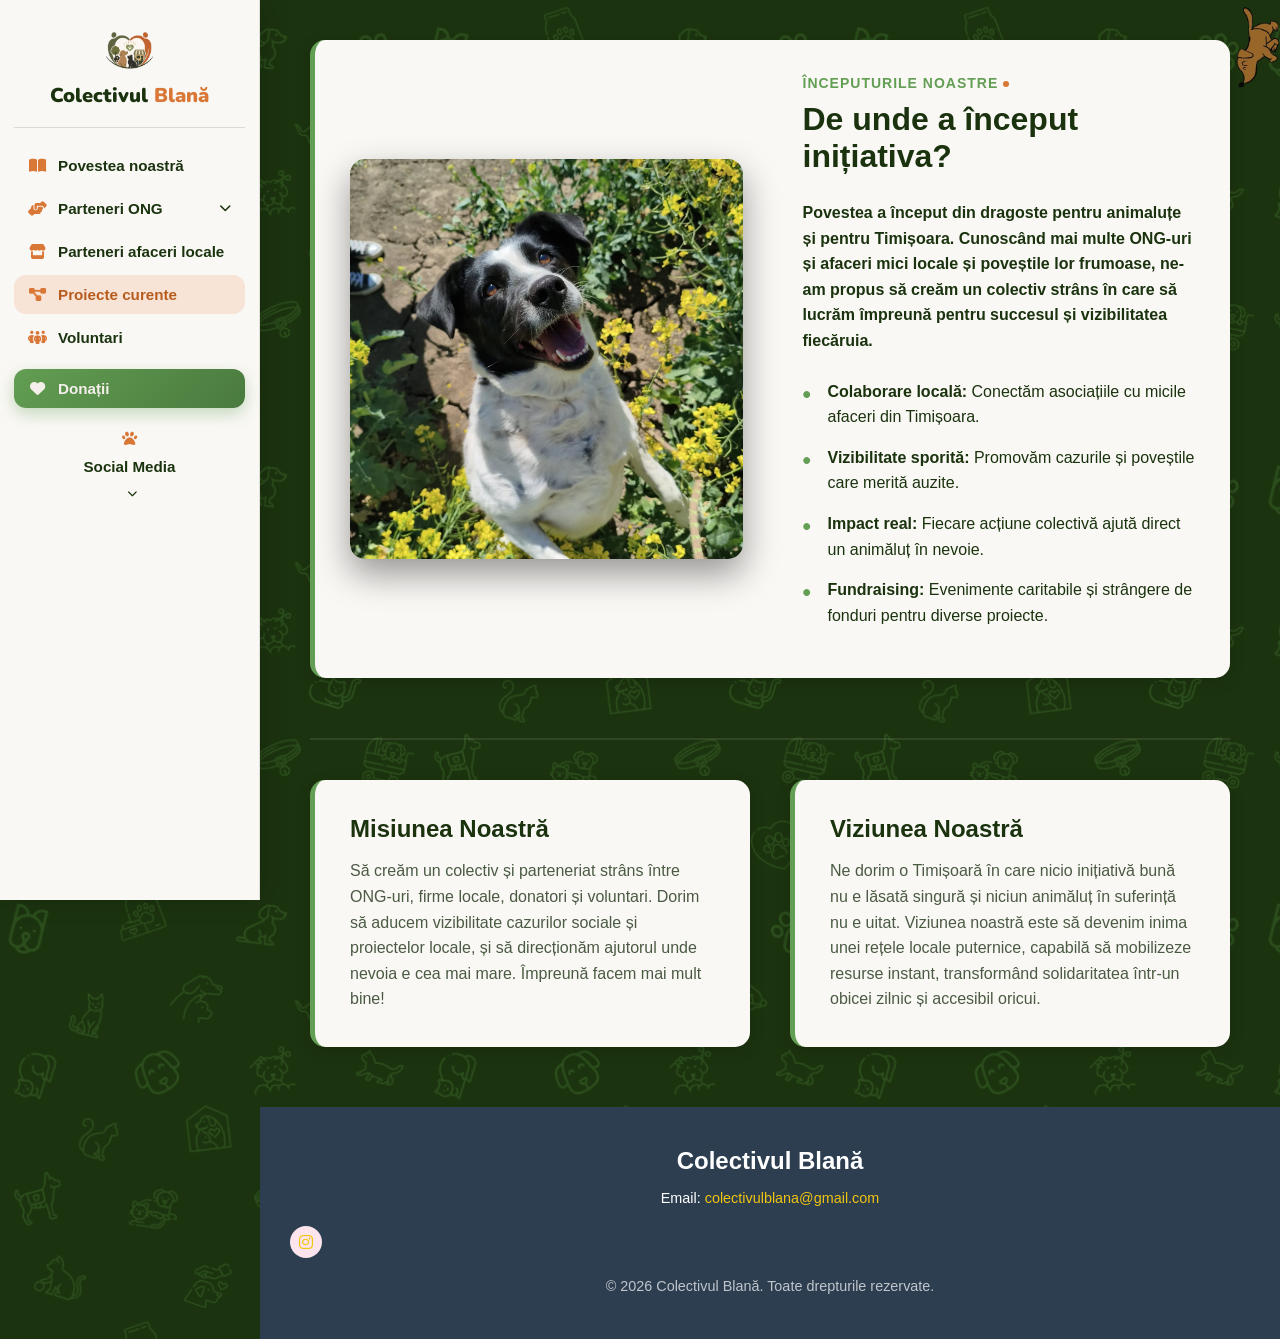
==== commit 72e1af72: "alot" ====
--- a/index.html
+++ b/index.html
@@ -30,36 +30,40 @@
     </div>
 
     <!-- Navbar -->
-<header class="navbar">
-    <img src="Imagini/logocolectiv.png" alt="Logo Colectiv" class="logo-img">
-    <span class="logo-text">Colectivul <span class="accent">Blană</span></span>
-
-    <button class="hamburger" id="hamburger" aria-label="Meniu">
+<div class="sidebar-backdrop" id="sidebarBackdrop"></div>
+
+<header class="navbar" id="sidebar">
+    <button class="hamburger" id="hamburger" aria-label="Meniu" aria-expanded="false">
         <span></span>
         <span></span>
         <span></span>
     </button>
+
+    <a href="index.html" class="sidebar-brand">
+        <img src="Imagini/logocolectiv.png" alt="Logo Colectiv" class="logo-img">
+        <span class="logo-text">Colectivul <span class="accent">Blană</span></span>
+    </a>
+
     <ul class="nav-links">
-        <li><a href="index.html#povestea-noastra">Povestea noastră</a></li>
+        <li><a href="index.html#povestea-noastra"><i class="fas fa-book-open nav-ico"></i> Povestea noastră</a></li>
         <li class="dropdown">
-            <a href="parteneri-ong.html" class="dropdown-toggle">Parteneri ONG <i class="fas fa-chevron-down arrow"></i></a>
+            <a href="parteneri-ong.html" class="dropdown-toggle"><i class="fas fa-handshake-angle nav-ico"></i> Parteneri ONG <i class="fas fa-chevron-down arrow"></i></a>
             <ul class="dropdown-menu">
                 <li><a href="parteneri-ong.html">Listă Parteneri ONG</a></li>
                 <li><a href="adoptii.html">Adopții</a></li>
                 <li><a href="super-seniori.html">#SuperSeniori</a></li>
             </ul>
         </li>
-        <li><a href="parteneri-afaceri.html">Parteneri afaceri locale</a></li>
-        <li><a href="proiecte.html">Proiecte curente</a></li>
-        <li><a href="voluntari.html" class="active">Voluntari</a></li>
-        <li><a href="donatii.html" class="btn-donatie">Donații</a></li>
+        <li><a href="parteneri-afaceri.html"><i class="fas fa-store nav-ico"></i> Parteneri afaceri locale</a></li>
+        <li><a href="proiecte.html" class="active"><i class="fas fa-diagram-project nav-ico"></i> Proiecte curente</a></li>
+        <li><a href="voluntari.html"><i class="fas fa-people-group nav-ico"></i> Voluntari</a></li>
+        <li><a href="donatii.html" class="btn-donatie"><i class="fas fa-heart nav-ico"></i> Donații</a></li>
         <li class="dropdown">
             <a href="#" class="dropdown-toggle social-toggle">
-                <i class="fas fa-paw"></i>
-                <span>Social Media <i class="fas fa-chevron-down arrow"></i></span>
+                <i class="fas fa-paw nav-ico"></i> Social Media <i class="fas fa-chevron-down arrow"></i>
             </a>
             <ul class="dropdown-menu">
-                <li><a href="https://www.facebook.com/profile.php?id=61593772950930" target="_blank" rel="noopener noreferrer"><i class="fab fa-facebook-f"></i> Facebook</a></li>
+                <li><a href="https://www.facebook.com/profile.php?id=61593568241003" target="_blank" rel="noopener noreferrer"><i class="fab fa-facebook-f"></i> Facebook</a></li>
                 <li><a href="https://www.tiktok.com/@colectivulblana" target="_blank" rel="noopener noreferrer"><i class="fab fa-tiktok"></i> TikTok</a></li>
                 <li><a href="https://www.instagram.com/colectivulblana/" target="_blank" rel="noopener noreferrer"><i class="fab fa-instagram"></i> Instagram</a></li>
             </ul>
@@ -171,5 +175,36 @@
     }
 });
 </script>
+<script>
+(function () {
+    var sidebar = document.getElementById('sidebar');
+    var hamburger = document.getElementById('hamburger');
+    var backdrop = document.getElementById('sidebarBackdrop');
+
+    function setOpen(open) {
+        sidebar.classList.toggle('open', open);
+        backdrop.classList.toggle('show', open);
+        hamburger.setAttribute('aria-expanded', open ? 'true' : 'false');
+        document.body.style.overflow = open ? 'hidden' : '';
+    }
+
+    hamburger.addEventListener('click', function () { setOpen(!sidebar.classList.contains('open')); });
+    backdrop.addEventListener('click', function () { setOpen(false); });
+
+    sidebar.querySelectorAll('.dropdown-toggle').forEach(function (toggle) {
+        toggle.addEventListener('click', function (e) {
+            e.preventDefault();
+            toggle.parentElement.classList.toggle('open');
+        });
+    });
+
+    sidebar.querySelectorAll('.dropdown-menu a, .nav-links > li:not(.dropdown) > a').forEach(function (a) {
+        a.addEventListener('click', function () { setOpen(false); });
+    });
+
+    var active = sidebar.querySelector('.dropdown-menu a.active');
+    if (active) active.closest('.dropdown').classList.add('open');
+})();
+</script>
 </body>
 </html>
--- a/style.css
+++ b/style.css
@@ -39,57 +39,58 @@
 
 
 /* ============================================================
-   NAVBAR
+   MENIU LATERAL
    ============================================================ */
+:root { --sidebar-w: 260px; }
+
+body { padding-left: var(--sidebar-w); }
+
 .navbar {
-    display: flex;
-    justify-content: space-between;
-    align-items: center;
-    width: 92%;
-    max-width: 1250px;
-    margin: 20px auto 0 auto;
-    padding: 12px 40px;
-    border-radius: 50px;
-    
-    background-color: #FDF9F3; 
-    background-image: 
-        linear-gradient(rgba(255, 255, 255, 0.45), rgba(255, 255, 255, 0.75)), 
+    position: fixed;
+    top: 0; left: 0; bottom: 0;
+    width: var(--sidebar-w);
+    display: flex;
+    flex-direction: column;
+    gap: 18px;
+    padding: 24px 14px 20px;
+
+    background-color: #faf8f5;
+    background-image:
+        linear-gradient(rgba(238, 237, 236, 0.2), rgba(212, 211, 207, 0.2)),
         url("https://www.transparenttextures.com/patterns/cream-paper.png");
     background-blend-mode: color-burn, normal;
-    
-    border: 1px solid rgba(255, 255, 255, 0.5);
-    box-shadow: 0 12px 30px rgba(0, 0, 0, 0.3);
-    position: sticky;
-    top: 20px;
-    z-index: 1050;
-    gap: 20px;
-}
-
-.nav-links {
-    list-style: none;
-    display: flex;
-    flex-direction: row;
-    align-items: center;
-    justify-content: flex-end;
-    gap: 25px;
-    flex-grow: 0;
+
+    border-right: 1px solid rgba(26, 51, 14, 0.12);
+    box-shadow: 4px 0 24px rgba(0, 0, 0, 0.18);
+    overflow-y: auto;
+    z-index: 1000;
+    scrollbar-width: thin;
+    scrollbar-color: rgba(26, 51, 14, 0.25) transparent;
+}
+
+/* Logo */
+.sidebar-brand {
+    display: flex;
+    flex-direction: column;
+    align-items: center;
+    gap: 10px;
+    text-decoration: none;
+    padding: 6px 0 18px;
+    border-bottom: 1px solid rgba(26, 51, 14, 0.15);
 }
 
 .logo-img {
-    height: 45px;
-    width: auto;
+    width: 72px;
+    height: auto;
     object-fit: contain;
-    transition: transform 0.3s ease;
 }
 
 span.logo-text {
     font-family: 'Nunito', sans-serif;
-    font-size: 26px;
+    font-size: 1.25rem;
     font-weight: 900;
     color: #1A330E;
-    letter-spacing: 0.1px;
-    display: inline-block;
-    vertical-align: middle;
+    text-align: center;
 }
 
 span.logo-text .accent {
@@ -98,38 +99,39 @@
     font-weight: 900;
 }
 
+/* Linkuri */
+.nav-links {
+    list-style: none;
+    display: flex;
+    flex-direction: column;
+    gap: 4px;
+}
+
 .nav-links a {
-    white-space: nowrap;
-    display: inline-flex;
-    align-items: center;
+    display: flex;
+    align-items: center;
+    gap: 12px;
+    padding: 11px 14px;
+    border-radius: 12px;
+    color: #1A330E;
+    font-size: 0.95rem;
+    font-weight: 600;
     text-decoration: none;
-    color: #1A330E;
-    font-weight: 600;
-    font-size: 15px;
-    letter-spacing: 0.3px;
-    transition: color 0.3s ease;
-}
-
-.nav-links a:hover {
-    color: #629E53;
-}
-
-.btn-donatie {
+    transition: background 0.2s ease, color 0.2s ease;
+}
+
+.nav-links a:hover { background: rgba(26, 51, 14, 0.08); color: #629E53; }
+.nav-links a.active { background: rgba(232, 118, 60, 0.16); color: #b85c1d; }
+.nav-ico { width: 18px; text-align: center; color: #D97736; flex-shrink: 0; }
+
+.nav-links a.btn-donatie {
     background: linear-gradient(135deg, #629E53 0%, #4A7A3E 100%);
-    color: #F5EFEB !important;
-    padding: 10px 22px;
-    border-radius: 25px;
-    border: none;
-    box-shadow: 0 4px 15px rgba(98, 158, 83, 0.3);
-    transition: all 0.3s cubic-bezier(0.175, 0.885, 0.32, 1.275);
-    font-weight: 700;
-}
-
-.btn-donatie:hover {
-    transform: translateY(-2px) scale(1.03);
-    box-shadow: 0 6px 25px rgba(98, 158, 83, 0.5);
-    background: linear-gradient(135deg, #1A330E 0%, #629E53 100%);
-}
+    color: #F5EFEB;
+    margin: 8px 0;
+    box-shadow: 0 6px 16px rgba(98, 158, 83, 0.35);
+}
+.nav-links a.btn-donatie .nav-ico { color: #F5EFEB; }
+.nav-links a.btn-donatie:hover { background: linear-gradient(135deg, #1A330E 0%, #629E53 100%); color: #fff; }
 
 .btn-instagram {
     font-size: 22px;
@@ -139,72 +141,92 @@
     transition: color 0.3s ease, transform 0.3s ease;
     padding: 5px;
 }
-
-.btn-instagram:hover {
-    color: #629E53;
-    transform: scale(1.15);
-}
-
-
-/* ============================================================
-   DROPDOWN
-   ============================================================ */
-.dropdown,
-li.dropdown {
-    position: relative;
-}
+.btn-instagram:hover { color: #629E53; transform: scale(1.15); }
+
+/* Submeniuri (acordeon, se deschid prin click) */
+.dropdown-toggle .arrow {
+    margin-left: auto;
+    font-size: 0.75rem;
+    transition: transform 0.25s ease;
+}
+.dropdown.open > .dropdown-toggle .arrow { transform: rotate(180deg); }
 
 .dropdown-menu {
-    position: absolute;
-    top: 100%;
-    left: 0;
-    background-color: #F5EFEB;
-    min-width: 220px;
+    display: none;
     list-style: none;
-    padding: 10px 0;
-    border-radius: 12px;
-    box-shadow: 0 8px 25px rgba(0, 0, 0, 0.15);
-    margin-top: 10px;
-    opacity: 0;
-    visibility: hidden;
-    transform: translateY(-10px);
-    transition: opacity 0.3s ease, transform 0.3s ease, visibility 0.3s;
-}
-
-.dropdown:hover .dropdown-menu {
-    opacity: 1;
-    visibility: visible;
-    transform: translateY(0);
-}
-
-.dropdown-menu li a {
-    display: block;
-    padding: 10px 20px;
-    color: #1A330E;
-    font-weight: 500;
-    font-size: 15px;
-    text-decoration: none;
-    background: transparent;
-}
-
-.dropdown-menu li a:hover {
-    background-color: #EFEAE4;
-    color: #629E53;
-}
-
-.dropdown-toggle .arrow {
-    font-size: 10px;
-    margin-left: 5px;
-    display: inline-block;
-    color: #1A330E;
-    transition: transform 0.4s ease;
-}
-
-.dropdown:hover .dropdown-toggle .arrow {
-    transform: rotate(180deg);
-}
-
-
+    margin: 4px 0 6px 20px;
+    padding: 4px 0 4px 10px;
+    border-left: 2px solid rgba(217, 119, 54, 0.5);
+}
+.dropdown.open > .dropdown-menu { display: block; }
+.dropdown-menu a { font-size: 0.88rem; font-weight: 500; padding: 8px 12px; }
+.dropdown-menu a i { width: 16px; text-align: center; color: #D97736; }
+
+/* Hamburger + fundal: ascunse pe desktop */
+.hamburger { display: none; }
+.sidebar-backdrop { display: none; }
+
+@media (max-width: 900px) {
+    body { padding-left: 0; }
+
+    .navbar {
+        transform: translateX(-100%);
+        box-shadow: none;
+        transition: transform 0.3s ease, box-shadow 0.3s ease;
+    }
+    .navbar.open {
+        transform: translateX(0);
+        box-shadow: 4px 0 24px rgba(0, 0, 0, 0.35);
+    }
+
+    .hamburger {
+        display: flex;
+        flex-direction: column;
+        justify-content: center;
+        align-items: center;
+        gap: 5px;
+        position: fixed;
+        top: 14px; left: 14px;
+        z-index: 1100;
+        width: 44px; height: 44px;
+        border: 1px solid rgba(26, 51, 14, 0.15);
+        border-radius: 12px;
+        background: #faf8f5;
+        box-shadow: 0 4px 14px rgba(0, 0, 0, 0.25);
+        cursor: pointer;
+        transition: left 0.3s ease, background 0.3s ease;
+    }
+    .hamburger span {
+        display: block;
+        width: 22px; height: 2.5px;
+        background: #1A330E;
+        border-radius: 2px;
+        transition: transform 0.25s ease, opacity 0.25s ease;
+    }
+    .navbar.open .hamburger {
+        left: calc(var(--sidebar-w) - 54px);
+        background: transparent;
+        border-color: transparent;
+        box-shadow: none;
+    }
+    .navbar.open .hamburger span:nth-child(1) { transform: translateY(7.5px) rotate(45deg); }
+    .navbar.open .hamburger span:nth-child(2) { opacity: 0; }
+    .navbar.open .hamburger span:nth-child(3) { transform: translateY(-7.5px) rotate(-45deg); }
+
+    .sidebar-backdrop {
+        display: block;
+        position: fixed;
+        inset: 0;
+        background: rgba(20, 25, 15, 0.55);
+        opacity: 0;
+        pointer-events: none;
+        transition: opacity 0.3s ease;
+        z-index: 999;
+    }
+    .sidebar-backdrop.show { opacity: 1; pointer-events: auto; }
+
+    #content-wrap { padding-top: 68px; }
+}
 /* ============================================================
    SECȚIUNEA DESPRE NOI (index)
    ============================================================ */
